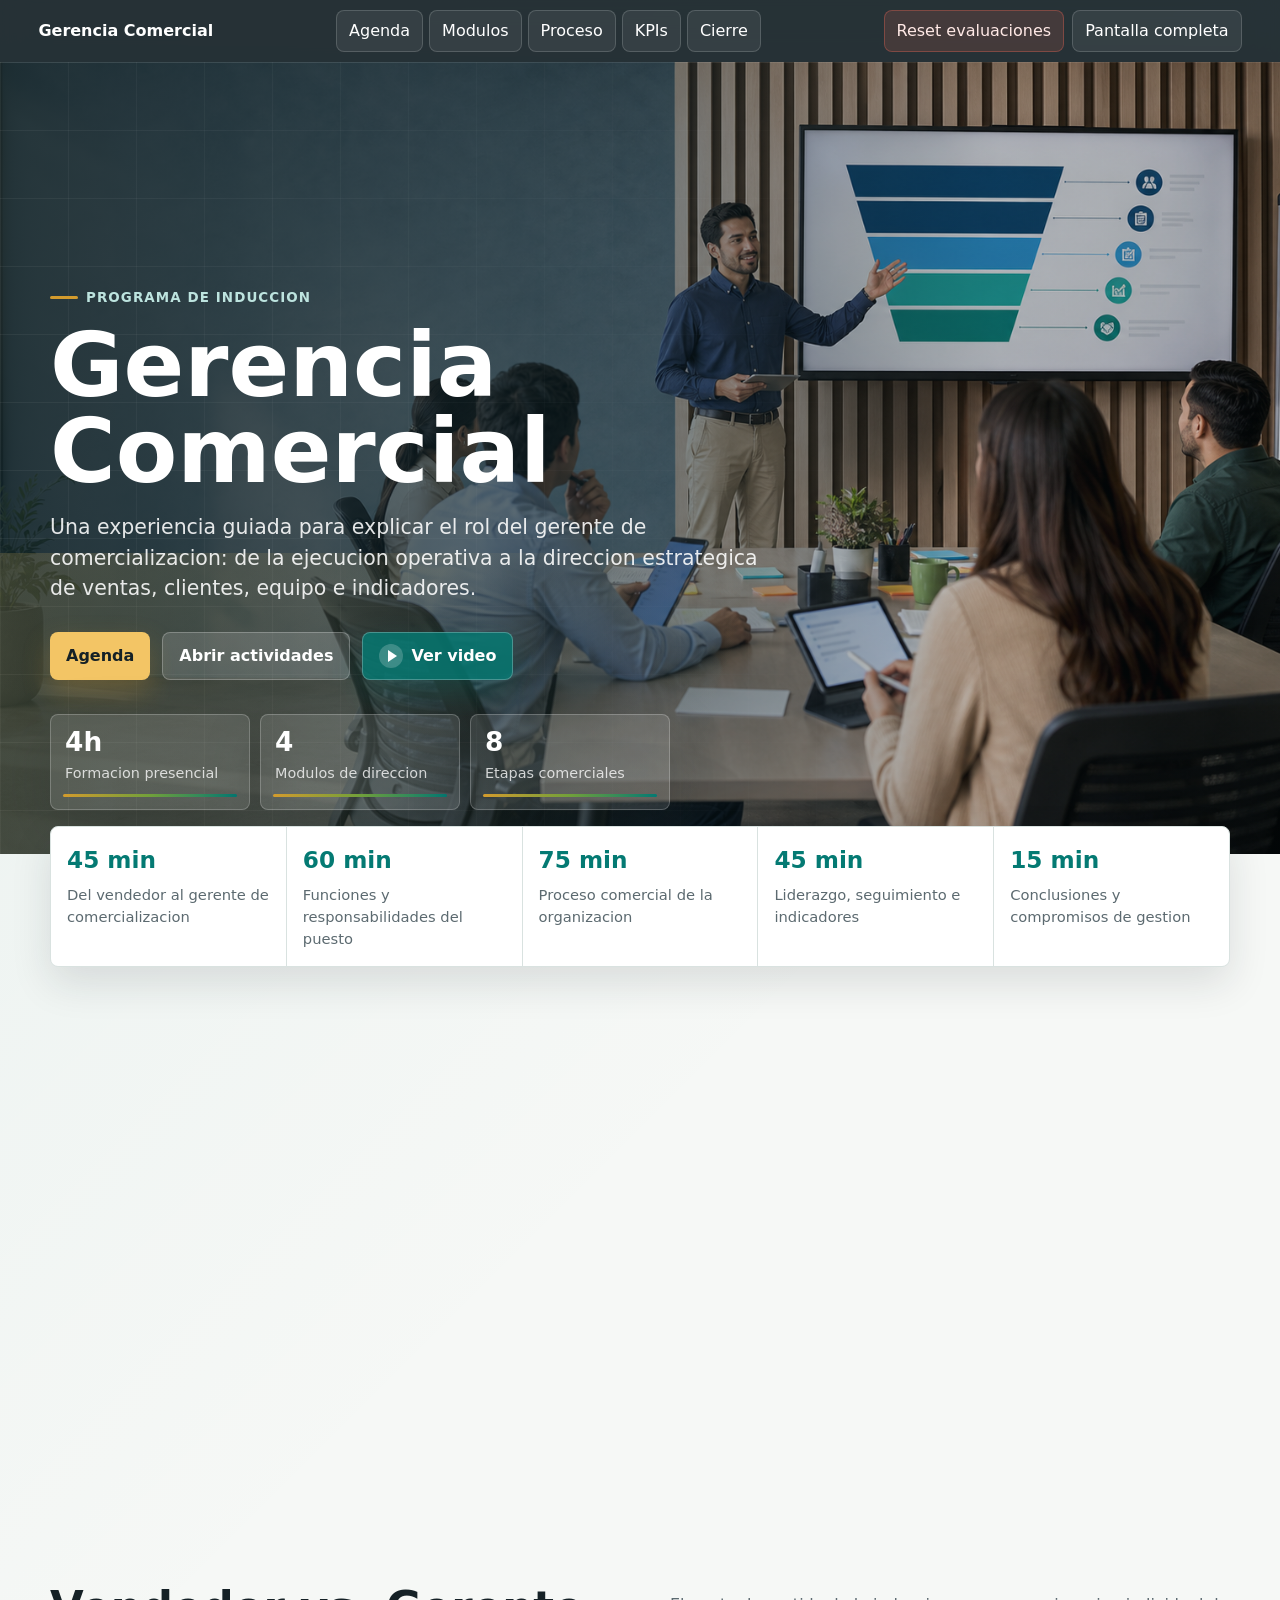
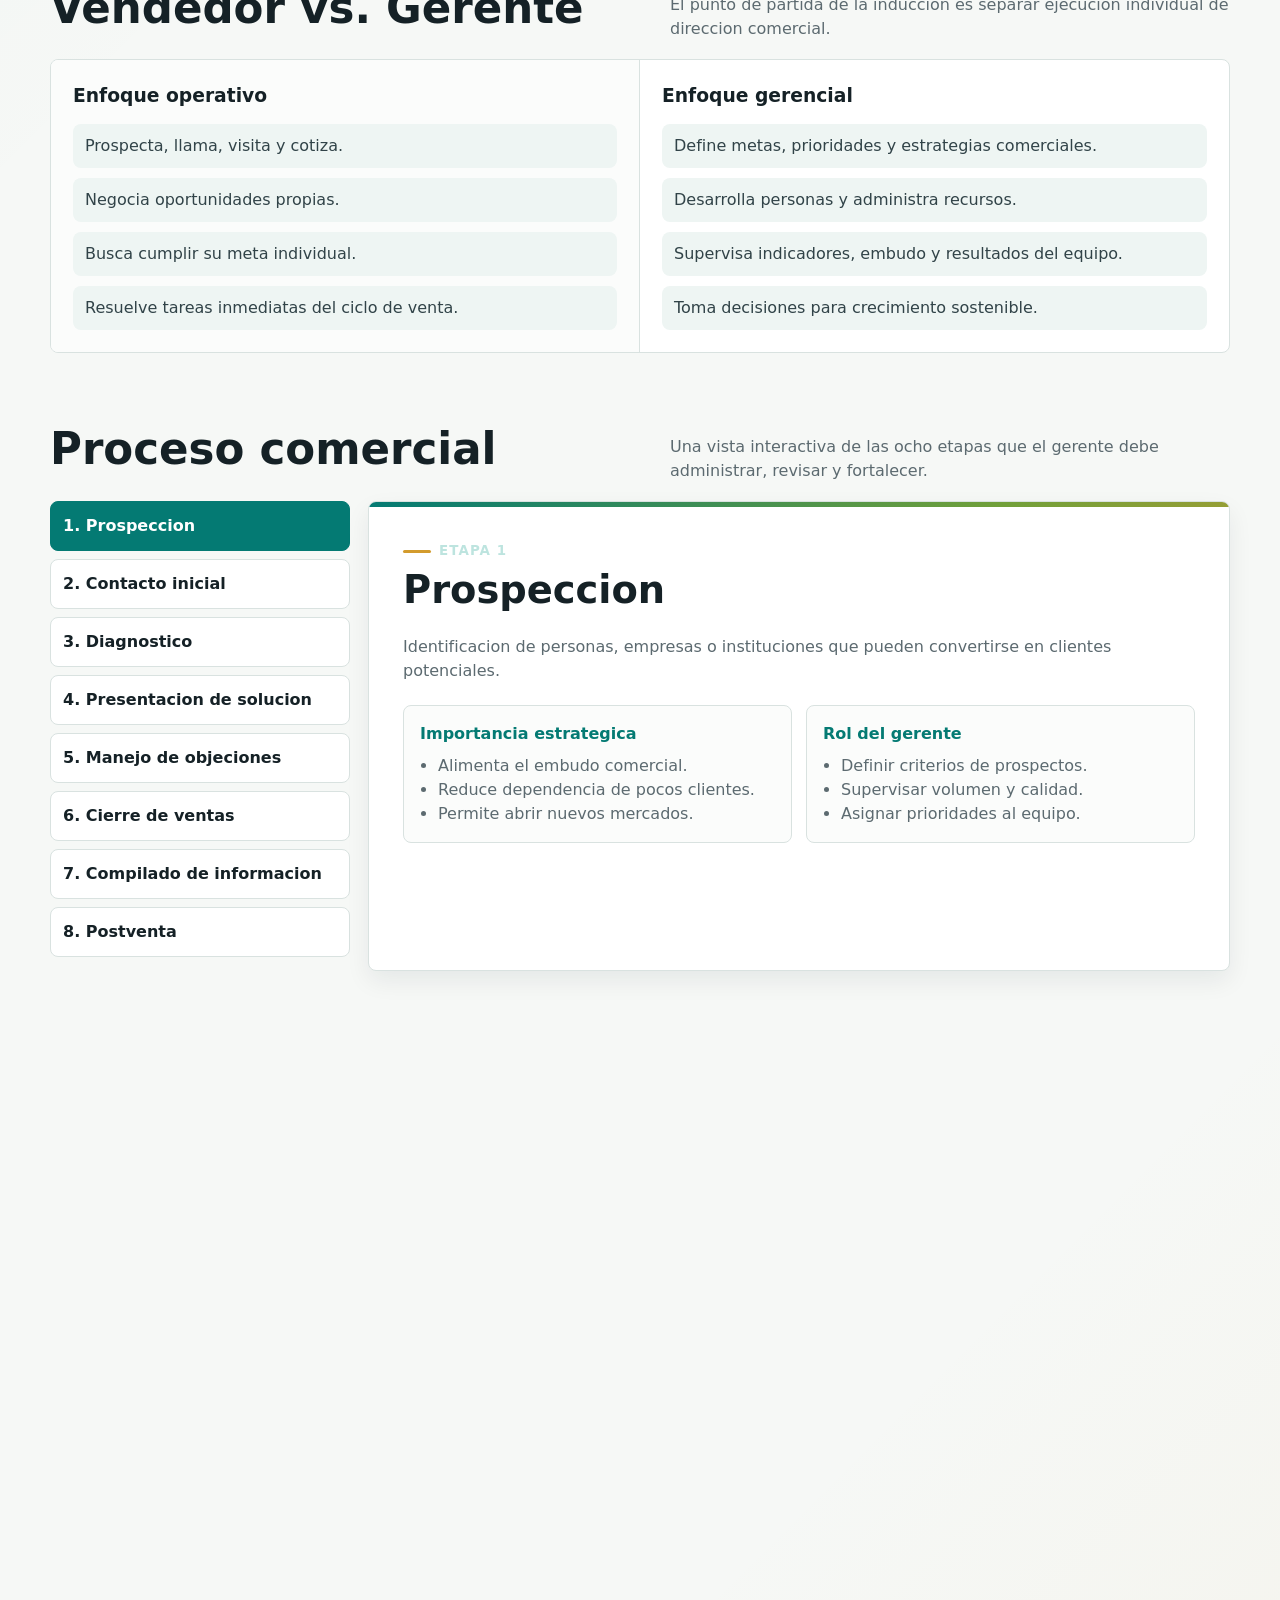
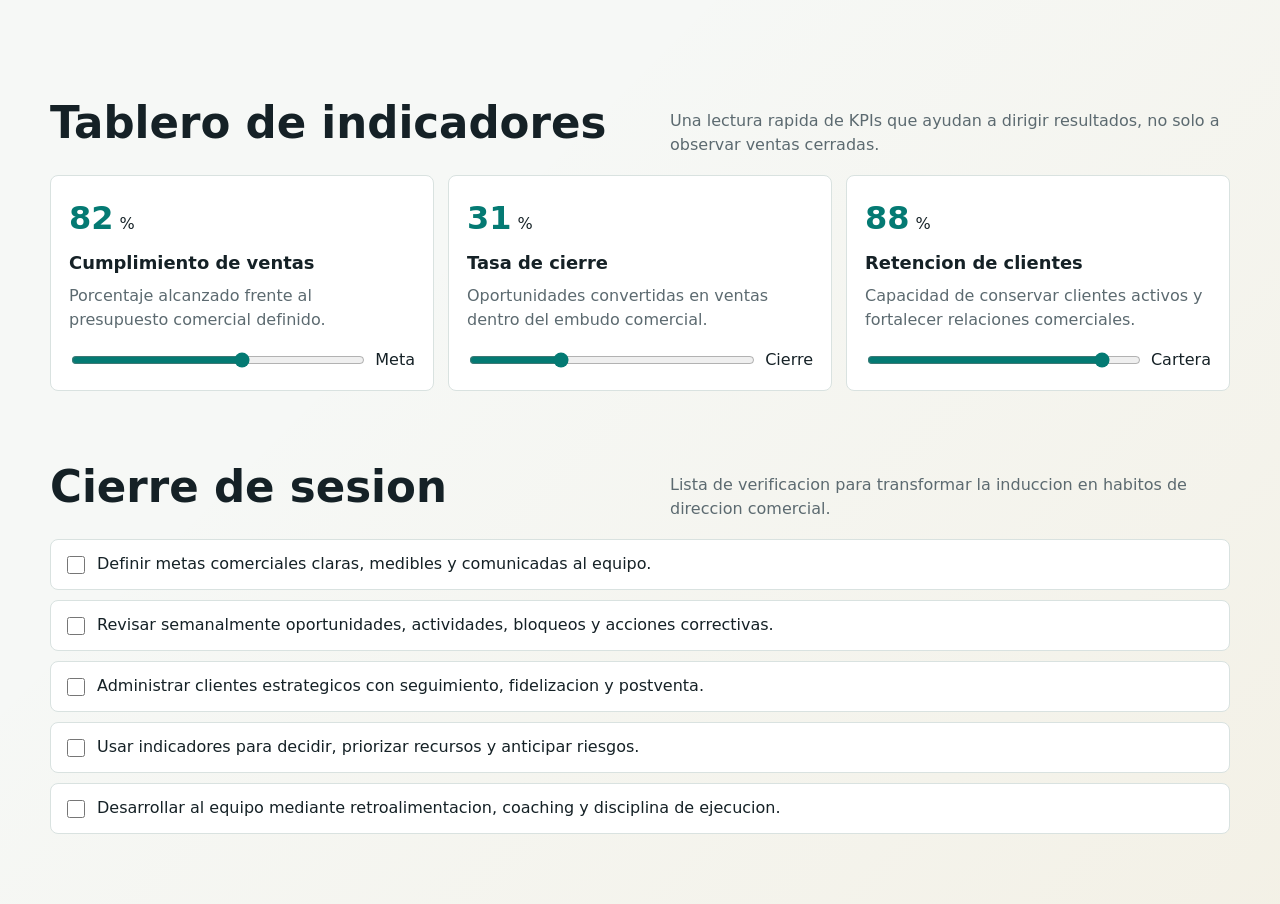
==== index.html @ 517b4404 "Publish induction static site" ====
<!doctype html>
<html lang="es">
<head>
  <meta charset="utf-8">
  <meta name="viewport" content="width=device-width, initial-scale=1">
  <title>Induccion a Gerencia Comercial</title>
  <style>
    :root {
      --ink: #152126;
      --muted: #5c6a70;
      --line: #d9e2e0;
      --paper: #f6f8f6;
      --white: #ffffff;
      --teal: #047a73;
      --green: #71a03a;
      --gold: #d39b2d;
      --coral: #cc5d4f;
      --navy: #203d52;
      --shadow: 0 16px 40px rgba(21, 33, 38, .12);
      --radius: 8px;
    }

    * { box-sizing: border-box; }

    html {
      scroll-behavior: smooth;
    }

    body {
      margin: 0;
      font-family: Inter, "Segoe UI", system-ui, -apple-system, sans-serif;
      color: var(--ink);
      background:
        linear-gradient(135deg, rgba(4, 122, 115, .06), transparent 34%),
        linear-gradient(315deg, rgba(211, 155, 45, .08), transparent 28%),
        var(--paper);
      line-height: 1.5;
      overflow-x: hidden;
    }

    body.modal-open {
      overflow: hidden;
      height: 100vh;
      width: 100%;
      position: fixed;
    }

    button, input {
      font: inherit;
    }

    button {
      cursor: pointer;
    }

    .topbar {
      position: sticky;
      top: 0;
      z-index: 20;
      display: grid;
      grid-template-columns: auto 1fr auto;
      align-items: center;
      gap: 16px;
      padding: 10px clamp(16px, 3vw, 40px);
      color: var(--white);
      background: rgba(21, 33, 38, .92);
      backdrop-filter: blur(14px);
      box-shadow: 0 1px 0 rgba(255,255,255,.08);
    }

    .brand {
      font-weight: 800;
      letter-spacing: 0;
      white-space: nowrap;
    }

    .nav {
      display: flex;
      justify-content: center;
      gap: 6px;
      min-width: 0;
      overflow-x: auto;
    }

    .topbar-controls {
      display: flex;
      gap: 8px;
      align-items: center;
      justify-content: flex-end;
      min-width: 0;
    }

    .nav a,
    .nav button,
    .control-btn {
      min-height: 38px;
      border: 1px solid rgba(255,255,255,.16);
      border-radius: 8px;
      color: var(--white);
      background: rgba(255,255,255,.07);
      text-decoration: none;
      padding: 8px 12px;
      white-space: nowrap;
    }

    .control-btn.reset {
      color: #ffe9e6;
      border-color: rgba(204, 93, 79, .42);
      background: rgba(204, 93, 79, .18);
    }

    .nav a:hover,
    .nav button:hover,
    .control-btn:hover {
      background: rgba(255,255,255,.16);
    }

    .control-btn.reset:hover {
      background: rgba(204, 93, 79, .3);
    }

    .hero {
      min-height: 88vh;
      display: grid;
      align-items: end;
      position: relative;
      isolation: isolate;
      color: var(--white);
      background-image:
        linear-gradient(90deg, rgba(13, 32, 38, .9), rgba(13, 32, 38, .62) 43%, rgba(13, 32, 38, .18) 78%),
        url("assets/induccion-comercial-hero.png");
      background-size: cover;
      background-position: center;
      overflow: hidden;
    }

    .hero::before {
      content: "";
      position: absolute;
      inset: 0;
      z-index: -1;
      background-image:
        linear-gradient(rgba(255,255,255,.09) 1px, transparent 1px),
        linear-gradient(90deg, rgba(255,255,255,.08) 1px, transparent 1px);
      background-size: 68px 68px;
      mask-image: linear-gradient(90deg, rgba(0,0,0,.6), transparent 74%);
      animation: gridDrift 18s linear infinite;
    }

    .hero::after {
      content: "";
      position: absolute;
      inset: auto -20% 0;
      height: 38%;
      z-index: -1;
      background: linear-gradient(90deg, transparent, rgba(243, 197, 101, .2), transparent);
      transform: translateX(-45%) skewX(-14deg);
      animation: lightSweep 8s ease-in-out infinite;
    }

    .hero-inner {
      width: min(1180px, calc(100% - 32px));
      margin: 0 auto;
      padding: 88px 0 44px;
      animation: heroRise .9s ease-out both;
    }

    .eyebrow {
      display: inline-flex;
      align-items: center;
      gap: 8px;
      font-size: .84rem;
      font-weight: 800;
      text-transform: uppercase;
      letter-spacing: .08em;
      color: #bde4df;
    }

    .eyebrow::before {
      content: "";
      width: 28px;
      height: 3px;
      background: var(--gold);
      border-radius: 999px;
    }

    h1 {
      max-width: 780px;
      margin: 14px 0 18px;
      font-size: clamp(2.4rem, 7vw, 5.9rem);
      line-height: .96;
      letter-spacing: 0;
    }

    .hero-copy {
      max-width: 720px;
      margin: 0 0 28px;
      color: rgba(255,255,255,.88);
      font-size: clamp(1.05rem, 2vw, 1.28rem);
    }

    .hero-actions {
      display: flex;
      flex-wrap: wrap;
      gap: 12px;
    }

    .primary,
    .secondary,
    .video-trigger {
      min-height: 46px;
      border: 0;
      border-radius: 8px;
      padding: 11px 16px;
      font-weight: 800;
      text-decoration: none;
      display: inline-flex;
      align-items: center;
      gap: 8px;
    }

    .primary {
      color: var(--ink);
      background: #f3c565;
      box-shadow: 0 12px 28px rgba(211, 155, 45, .28);
    }

    .secondary {
      color: var(--white);
      background: rgba(255,255,255,.14);
      border: 1px solid rgba(255,255,255,.24);
    }

    .video-trigger {
      color: var(--white);
      background: rgba(4, 122, 115, .82);
      border: 1px solid rgba(255,255,255,.25);
      box-shadow: 0 14px 34px rgba(4, 122, 115, .25);
    }

    .play-dot {
      width: 24px;
      height: 24px;
      display: inline-grid;
      place-items: center;
      flex: 0 0 auto;
      border-radius: 999px;
      background: rgba(255,255,255,.2);
    }

    .play-dot::before {
      content: "";
      width: 0;
      height: 0;
      margin-left: 2px;
      border-top: 6px solid transparent;
      border-bottom: 6px solid transparent;
      border-left: 9px solid currentColor;
    }

    .primary:hover,
    .secondary:hover,
    .video-trigger:hover {
      transform: translateY(-2px);
    }

    .hero-dashboard {
      display: grid;
      grid-template-columns: repeat(3, minmax(140px, 1fr));
      gap: 10px;
      width: min(620px, 100%);
      margin-top: 34px;
    }

    .hero-metric {
      position: relative;
      overflow: hidden;
      min-height: 96px;
      padding: 14px;
      border: 1px solid rgba(255,255,255,.22);
      border-radius: var(--radius);
      background: rgba(255,255,255,.11);
      backdrop-filter: blur(12px);
      box-shadow: 0 20px 60px rgba(0,0,0,.18);
      animation: metricFloat 5.5s ease-in-out infinite;
    }

    .hero-metric:nth-child(2) {
      animation-delay: .35s;
    }

    .hero-metric:nth-child(3) {
      animation-delay: .7s;
    }

    .hero-metric::after {
      content: "";
      position: absolute;
      inset: auto 12px 12px;
      height: 3px;
      border-radius: 999px;
      background: linear-gradient(90deg, var(--gold), var(--green), var(--teal));
      transform-origin: left;
      animation: metricBar 3.8s ease-in-out infinite;
    }

    .hero-metric strong {
      display: block;
      font-size: 1.65rem;
      line-height: 1;
    }

    .hero-metric > span {
      display: block;
      margin-top: 8px;
      color: rgba(255,255,255,.78);
      font-size: .9rem;
    }

    .session-strip {
      display: grid;
      grid-template-columns: repeat(5, minmax(140px, 1fr));
      gap: 1px;
      width: min(1180px, calc(100% - 32px));
      margin: -28px auto 0;
      position: relative;
      z-index: 5;
      background: var(--line);
      border: 1px solid var(--line);
      border-radius: var(--radius);
      overflow: hidden;
      box-shadow: var(--shadow);
    }

    .session-strip::before {
      content: "";
      position: absolute;
      inset: 0;
      pointer-events: none;
      background: linear-gradient(90deg, transparent, rgba(255,255,255,.65), transparent);
      transform: translateX(-100%);
      animation: cardSheen 6s ease-in-out infinite;
    }

    .time-block {
      background: var(--white);
      padding: 16px;
      min-height: 112px;
      transition: transform .28s ease, background .28s ease;
    }

    .time-block:hover {
      transform: translateY(-4px);
      background: #fbfffd;
    }

    .time-block strong {
      display: block;
      font-size: 1.45rem;
      color: var(--teal);
    }

    .time-block span {
      display: block;
      color: var(--muted);
      font-size: .92rem;
      margin-top: 6px;
    }

    main {
      padding-bottom: 70px;
    }

    section {
      width: min(1180px, calc(100% - 32px));
      margin: 64px auto 0;
    }

    .reveal {
      opacity: 0;
      transform: translateY(24px);
      transition: opacity .7s ease, transform .7s ease;
      transition-delay: var(--delay, 0ms);
    }

    .reveal.is-visible {
      opacity: 1;
      transform: translateY(0);
    }

    .section-head {
      display: flex;
      align-items: end;
      justify-content: space-between;
      gap: 24px;
      margin-bottom: 18px;
    }

    .section-head h2 {
      margin: 0;
      font-size: clamp(1.7rem, 3.4vw, 3rem);
      letter-spacing: 0;
    }

    .section-head p {
      max-width: 560px;
      margin: 0;
      color: var(--muted);
    }

    .module-grid {
      display: grid;
      grid-template-columns: repeat(4, minmax(0, 1fr));
      gap: 14px;
    }

    .module-card {
      border: 1px solid var(--line);
      border-radius: var(--radius);
      background: var(--white);
      padding: 18px;
      min-height: 310px;
      display: flex;
      flex-direction: column;
      justify-content: space-between;
      box-shadow: 0 10px 24px rgba(21, 33, 38, .07);
      position: relative;
      overflow: hidden;
      transition: transform .28s ease, box-shadow .28s ease, border-color .28s ease;
    }

    .module-card::after {
      content: "";
      position: absolute;
      inset: 0;
      pointer-events: none;
      background: linear-gradient(135deg, rgba(255,255,255,.7), transparent 38%);
      opacity: 0;
      transition: opacity .28s ease;
    }

    .module-card:hover {
      transform: translateY(-7px);
      border-color: rgba(4, 122, 115, .45);
      box-shadow: 0 22px 42px rgba(21, 33, 38, .13);
    }

    .module-card:hover::after {
      opacity: 1;
    }

    .module-card.active {
      border-color: var(--teal);
      outline: 3px solid rgba(4, 122, 115, .16);
    }

    .module-num {
      width: 42px;
      height: 42px;
      display: grid;
      place-items: center;
      border-radius: 8px;
      color: var(--white);
      background: var(--navy);
      font-weight: 900;
    }

    .module-card:nth-child(2) .module-num { background: var(--teal); }
    .module-card:nth-child(3) .module-num { background: var(--green); }
    .module-card:nth-child(4) .module-num { background: var(--coral); }

    .module-card h3 {
      margin: 18px 0 8px;
      font-size: 1.25rem;
      line-height: 1.2;
    }

    .module-card p {
      color: var(--muted);
      margin: 0;
    }

    .module-status {
      display: inline-flex;
      width: fit-content;
      margin-top: 14px;
      padding: 6px 10px;
      border-radius: 999px;
      color: var(--ink);
      background: var(--gold);
      font-size: .82rem;
      font-weight: 950;
      box-shadow: 0 10px 20px rgba(21,33,38,.1);
      animation: rise .54s ease both;
    }

    .module-status.failed {
      color: var(--white);
      background: #b44a3f;
    }

    .module-card .module-link {
      width: 100%;
      min-height: 42px;
      margin-top: 18px;
      border: 1px solid var(--line);
      border-radius: 8px;
      background: #eef5f3;
      color: var(--teal);
      font-weight: 800;
      display: inline-flex;
      align-items: center;
      justify-content: center;
      text-decoration: none;
    }

    .panel {
      border: 1px solid var(--line);
      border-radius: var(--radius);
      background: var(--white);
      padding: 20px;
      box-shadow: 0 10px 24px rgba(21, 33, 38, .06);
    }

    .panel h3 {
      margin: 0 0 10px;
      font-size: 1.25rem;
    }

    .panel ul {
      margin: 0;
      padding-left: 20px;
      color: var(--muted);
    }

    .compare {
      display: grid;
      grid-template-columns: 1fr 1fr;
      border: 1px solid var(--line);
      border-radius: var(--radius);
      overflow: hidden;
      background: var(--white);
    }

    .compare-column {
      padding: 22px;
    }

    .compare-column:first-child {
      border-right: 1px solid var(--line);
      background: #fbfcfb;
    }

    .compare-column h3 {
      margin: 0 0 14px;
    }

    .pill-list {
      display: grid;
      gap: 10px;
      margin: 0;
      padding: 0;
      list-style: none;
    }

    .pill-list li {
      padding: 10px 12px;
      border-radius: 8px;
      background: #eef5f3;
      color: #314348;
    }

    .process-wrap {
      display: grid;
      grid-template-columns: 300px 1fr;
      gap: 18px;
      align-items: start;
    }

    .stage-list {
      display: grid;
      gap: 8px;
    }

    .stage-btn {
      width: 100%;
      text-align: left;
      border: 1px solid var(--line);
      border-radius: 8px;
      background: var(--white);
      padding: 12px;
      color: var(--ink);
      font-weight: 800;
    }

    .stage-btn.active {
      background: var(--teal);
      border-color: var(--teal);
      color: var(--white);
    }

    .stage-detail {
      min-height: 470px;
      background: var(--white);
      border: 1px solid var(--line);
      border-radius: var(--radius);
      padding: clamp(20px, 3vw, 34px);
      box-shadow: 0 10px 24px rgba(21, 33, 38, .07);
      position: relative;
      overflow: hidden;
    }

    .stage-detail::before {
      content: "";
      position: absolute;
      left: 0;
      top: 0;
      width: 100%;
      height: 5px;
      background: linear-gradient(90deg, var(--teal), var(--green), var(--gold), var(--coral));
      background-size: 220% 100%;
      animation: flowLine 4.5s linear infinite;
    }

    .stage-detail h3 {
      margin: 0 0 10px;
      font-size: clamp(1.6rem, 3vw, 2.5rem);
    }

    .stage-detail p {
      color: var(--muted);
      max-width: 760px;
    }

    .stage-meta {
      display: grid;
      grid-template-columns: 1fr 1fr;
      gap: 14px;
      margin-top: 22px;
    }

    .mini-card {
      border: 1px solid var(--line);
      border-radius: var(--radius);
      padding: 16px;
      background: #fbfcfb;
    }

    .mini-card strong {
      display: block;
      color: var(--teal);
      margin-bottom: 8px;
    }

    .mini-card ul {
      margin: 0;
      padding-left: 18px;
      color: var(--muted);
    }

    .activity-grid,
    .kpi-grid {
      display: grid;
      grid-template-columns: repeat(3, minmax(0, 1fr));
      gap: 14px;
    }

    .activity,
    .kpi {
      border: 1px solid var(--line);
      border-radius: var(--radius);
      background: var(--white);
      padding: 18px;
      min-height: 190px;
      position: relative;
      overflow: hidden;
      transition: transform .28s ease, box-shadow .28s ease, border-color .28s ease;
    }

    .activity:hover,
    .kpi:hover {
      transform: translateY(-6px);
      border-color: rgba(4, 122, 115, .36);
      box-shadow: 0 20px 40px rgba(21, 33, 38, .11);
    }

    .activity::before,
    .kpi::before {
      content: "";
      position: absolute;
      inset: 0 auto 0 0;
      width: 4px;
      background: linear-gradient(180deg, var(--teal), var(--gold));
      transform: scaleY(0);
      transform-origin: top;
      transition: transform .28s ease;
    }

    .activity:hover::before,
    .kpi:hover::before {
      transform: scaleY(1);
    }

    .activity h3,
    .kpi h3 {
      margin: 0 0 8px;
      font-size: 1.12rem;
    }

    .activity p,
    .kpi p {
      margin: 0;
      color: var(--muted);
    }

    .activity footer,
    .kpi footer {
      margin-top: 18px;
      display: flex;
      gap: 8px;
      flex-wrap: wrap;
    }

    .tag {
      display: inline-flex;
      align-items: center;
      min-height: 28px;
      padding: 4px 9px;
      border-radius: 999px;
      color: var(--ink);
      background: #f4dfad;
      font-size: .84rem;
      font-weight: 800;
    }

    .kpi-value {
      display: flex;
      align-items: baseline;
      gap: 6px;
      margin-bottom: 8px;
    }

    .kpi-value output {
      font-size: 2rem;
      font-weight: 900;
      color: var(--teal);
    }

    .slider-row {
      display: grid;
      grid-template-columns: 1fr auto;
      gap: 12px;
      align-items: center;
      margin-top: 16px;
    }

    input[type="range"] {
      width: 100%;
      accent-color: var(--teal);
    }

    .checklist {
      display: grid;
      gap: 10px;
      padding: 0;
      margin: 0;
      list-style: none;
    }

    .checklist label {
      display: grid;
      grid-template-columns: 24px 1fr;
      gap: 10px;
      align-items: start;
      border: 1px solid var(--line);
      border-radius: 8px;
      background: var(--white);
      padding: 12px;
    }

    .checklist input {
      margin-top: 4px;
      width: 18px;
      height: 18px;
      accent-color: var(--teal);
    }

    .icon-btn {
      width: 38px;
      height: 38px;
      border: 1px solid var(--line);
      border-radius: 8px;
      background: #eef5f3;
      color: var(--teal);
      font-weight: 900;
    }

    .progress {
      height: 10px;
      border-radius: 999px;
      background: #dce7e4;
      margin-top: 12px;
      overflow: hidden;
    }

    .progress span {
      display: block;
      height: 100%;
      width: 0%;
      background: linear-gradient(90deg, var(--teal), var(--green), var(--gold));
    }

    .presenting .topbar {
      transform: translateY(-100%);
      transition: transform .25s ease;
    }

    .presenting section {
      margin-top: 44px;
    }

    .toast {
      position: fixed;
      left: 50%;
      bottom: 26px;
      transform: translateX(-50%) translateY(30px);
      opacity: 0;
      pointer-events: none;
      padding: 12px 16px;
      border-radius: 8px;
      color: var(--white);
      background: rgba(21,33,38,.94);
      transition: .22s ease;
      z-index: 40;
      max-width: calc(100vw - 32px);
    }

    .toast.show {
      opacity: 1;
      transform: translateX(-50%) translateY(0);
    }

    .video-modal {
      position: fixed;
      inset: 0;
      z-index: 60;
      display: grid;
      place-items: center;
      padding: 24px;
      background: rgba(9, 21, 25, .76);
      backdrop-filter: blur(12px);
      opacity: 0;
      pointer-events: none;
      transition: opacity .25s ease;
    }

    .video-modal.open {
      opacity: 1;
      pointer-events: auto;
    }

    .video-dialog {
      width: min(980px, 100%);
      border: 1px solid rgba(255,255,255,.18);
      border-radius: var(--radius);
      overflow: hidden;
      background: #0b171b;
      box-shadow: 0 30px 90px rgba(0,0,0,.35);
      transform: translateY(18px) scale(.98);
      transition: transform .25s ease;
    }

    .video-modal.open .video-dialog {
      transform: translateY(0) scale(1);
    }

    .video-header {
      display: flex;
      align-items: center;
      justify-content: space-between;
      gap: 16px;
      padding: 12px 14px;
      color: var(--white);
      background: #152126;
      border-bottom: 1px solid rgba(255,255,255,.12);
    }

    .video-header strong {
      font-size: 1rem;
    }

    .video-close {
      width: 38px;
      height: 38px;
      border: 1px solid rgba(255,255,255,.18);
      border-radius: 8px;
      color: var(--white);
      background: rgba(255,255,255,.08);
      font-size: 1.2rem;
      line-height: 1;
    }

    .video-dialog video {
      display: block;
      width: 100%;
      max-height: min(72vh, 620px);
      background: #000;
    }

    .agenda-modal {
      position: fixed;
      inset: 0;
      z-index: 58;
      display: grid;
      place-items: center;
      padding: clamp(10px, 2vw, 24px);
      background:
        radial-gradient(circle at 20% 18%, rgba(243, 197, 101, .18), transparent 28%),
        radial-gradient(circle at 82% 22%, rgba(4, 122, 115, .24), transparent 30%),
        rgba(9, 21, 25, .78);
      backdrop-filter: blur(14px);
      opacity: 0;
      pointer-events: none;
      transition: opacity .25s ease;
      overflow: hidden;
    }

    .agenda-modal.open {
      opacity: 1;
      pointer-events: auto;
    }

    .agenda-dialog {
      width: min(1160px, calc(100vw - 28px));
      height: min(92dvh, 820px);
      overflow: hidden;
      border: 1px solid rgba(255,255,255,.2);
      border-radius: var(--radius);
      color: var(--white);
      background: rgba(18, 34, 39, .96);
      box-shadow: 0 30px 90px rgba(0,0,0,.38);
      transform: translateY(22px) scale(.98);
      transition: transform .28s ease;
      display: flex;
      flex-direction: column;
    }

    .agenda-modal.open .agenda-dialog {
      transform: translateY(0) scale(1);
    }

    .agenda-header {
      position: relative;
      overflow: hidden;
      display: grid;
      grid-template-columns: 1fr auto;
      gap: 18px;
      padding: clamp(18px, 3vw, 30px);
      background:
        linear-gradient(135deg, rgba(4, 122, 115, .9), rgba(32, 61, 82, .92)),
        linear-gradient(90deg, transparent, rgba(255,255,255,.2), transparent);
      flex: 0 0 auto;
    }

    .agenda-header::after {
      content: "";
      position: absolute;
      inset: auto -10% 0;
      height: 4px;
      background: linear-gradient(90deg, var(--gold), var(--green), var(--teal), var(--coral));
      background-size: 220% 100%;
      animation: flowLine 4.2s linear infinite;
    }

    .agenda-header h2 {
      margin: 8px 0 8px;
      font-size: clamp(1.7rem, 4vw, 3rem);
      line-height: 1;
    }

    .agenda-header p {
      max-width: 760px;
      margin: 0;
      color: rgba(255,255,255,.82);
    }

    .agenda-close {
      width: 42px;
      height: 42px;
      border: 1px solid rgba(255,255,255,.24);
      border-radius: 8px;
      color: var(--white);
      background: rgba(255,255,255,.1);
      font-size: 1.25rem;
      line-height: 1;
    }

    .agenda-body {
      flex: 1 1 auto;
      min-height: 0;
      overflow: auto;
      padding: clamp(18px, 3vw, 28px);
      overscroll-behavior: contain;
      scrollbar-gutter: stable;
    }

    .agenda-summary {
      display: grid;
      grid-template-columns: repeat(3, 1fr);
      gap: 12px;
      margin-bottom: 18px;
    }

    .agenda-summary div,
    .agenda-module {
      border: 1px solid rgba(255,255,255,.12);
      border-radius: var(--radius);
      background: rgba(255,255,255,.07);
      backdrop-filter: blur(8px);
    }

    .agenda-summary div {
      padding: 14px;
    }

    .agenda-summary strong {
      display: block;
      font-size: 1.35rem;
      color: #f3c565;
    }

    .agenda-summary span {
      color: rgba(255,255,255,.74);
      font-size: .92rem;
    }

    .agenda-modules {
      display: grid;
      gap: 12px;
    }

    .agenda-module {
      display: grid;
      grid-template-columns: 104px 1fr;
      gap: 16px;
      padding: 16px;
      position: relative;
      overflow: hidden;
      opacity: 0;
      transform: translateY(14px);
      transform-origin: center;
      transition: transform .24s ease, box-shadow .24s ease, border-color .24s ease, background .24s ease;
    }

    .agenda-modal.open .agenda-module {
      animation: agendaItemIn .48s ease forwards;
      animation-delay: var(--agenda-delay, 0ms);
    }

    .agenda-module::before {
      content: "";
      position: absolute;
      inset: 0 auto 0 0;
      width: 5px;
      background: linear-gradient(180deg, var(--gold), var(--teal));
    }

    .agenda-time {
      display: grid;
      place-items: center;
      align-self: start;
      min-height: 76px;
      border-radius: 8px;
      color: #102026;
      background: #f3c565;
      font-weight: 900;
      text-align: center;
      line-height: 1.1;
    }

    .agenda-time span {
      display: block;
      font-size: .82rem;
      font-weight: 800;
    }

    .agenda-module h3 {
      margin: 0 0 8px;
      font-size: 1.16rem;
    }

    .agenda-module p {
      margin: 0 0 10px;
      color: rgba(255,255,255,.76);
    }

    .agenda-module ul {
      margin: 0;
      padding-left: 18px;
      color: rgba(255,255,255,.74);
    }

    @media (hover: hover) and (pointer: fine) {
      .agenda-module:hover {
        z-index: 4;
        border-color: rgba(243, 197, 101, .46);
        background: rgba(255,255,255,.11);
        box-shadow: 0 24px 56px rgba(0,0,0,.26);
        transform: translateY(-3px) scale(1.035);
      }

      .agenda-module:hover .agenda-time {
        box-shadow: 0 12px 26px rgba(243, 197, 101, .22);
      }
    }

    @keyframes agendaItemIn {
      to {
        opacity: 1;
        transform: translateY(0);
      }
    }

    @keyframes heroRise {
      from {
        opacity: 0;
        transform: translateY(26px);
      }
      to {
        opacity: 1;
        transform: translateY(0);
      }
    }

    @keyframes gridDrift {
      from {
        background-position: 0 0;
      }
      to {
        background-position: 136px 68px;
      }
    }

    @keyframes lightSweep {
      0%, 48% {
        transform: translateX(-55%) skewX(-14deg);
        opacity: 0;
      }
      62% {
        opacity: 1;
      }
      100% {
        transform: translateX(55%) skewX(-14deg);
        opacity: 0;
      }
    }

    @keyframes metricFloat {
      0%, 100% {
        transform: translateY(0);
      }
      50% {
        transform: translateY(-8px);
      }
    }

    @keyframes metricBar {
      0%, 100% {
        transform: scaleX(.36);
      }
      50% {
        transform: scaleX(1);
      }
    }

    @keyframes cardSheen {
      0%, 45% {
        transform: translateX(-100%);
      }
      70%, 100% {
        transform: translateX(100%);
      }
    }

    @keyframes flowLine {
      from {
        background-position: 0 0;
      }
      to {
        background-position: 220% 0;
      }
    }

    @media (prefers-reduced-motion: reduce) {
      *,
      *::before,
      *::after {
        animation-duration: .01ms !important;
        animation-iteration-count: 1 !important;
        scroll-behavior: auto !important;
        transition-duration: .01ms !important;
      }

      .reveal {
        opacity: 1;
        transform: none;
      }
    }

    @media (max-width: 980px) {
      .topbar {
        grid-template-columns: 1fr auto;
      }

      .brand {
        grid-column: 1;
      }

      .nav {
        grid-column: 1 / -1;
        justify-content: start;
        order: 3;
      }

      .session-strip,
      .module-grid,
      .activity-grid,
      .kpi-grid,
      .hero-dashboard,
      .compare,
      .process-wrap,
      .stage-meta {
        grid-template-columns: 1fr;
      }

      .compare-column:first-child {
        border-right: 0;
        border-bottom: 1px solid var(--line);
      }
    }

    @media (max-width: 620px) {
      .hero {
        min-height: 82vh;
        background-position: 62% center;
      }

      .hero-actions {
        display: grid;
      }

      .primary,
      .secondary,
      .video-trigger {
        justify-content: center;
      }

      .section-head {
        display: block;
      }

      .section-head p {
        margin-top: 8px;
      }

      .agenda-modal {
        padding: 8px;
        place-items: stretch;
      }

      .agenda-dialog {
        width: 100%;
        height: calc(100dvh - 16px);
      }

      .agenda-header {
        gap: 10px;
        padding: 18px 16px;
      }

      .agenda-header h2 {
        max-width: 250px;
        margin: 7px 0;
        font-size: 1.72rem;
        line-height: 1.02;
      }

      .agenda-header p {
        max-width: 250px;
        font-size: .9rem;
        line-height: 1.35;
      }

      .agenda-close {
        width: 40px;
        height: 40px;
      }

      .agenda-body {
        padding: 14px;
      }

      .agenda-summary {
        grid-template-columns: 1fr;
        gap: 8px;
        margin-bottom: 10px;
      }

      .agenda-summary div {
        padding: 11px 12px;
      }

      .agenda-summary strong {
        font-size: 1.1rem;
      }

      .agenda-module {
        grid-template-columns: 1fr;
        gap: 10px;
        padding: 14px 14px 14px 16px;
      }

      .agenda-time {
        width: 76px;
        min-height: 50px;
      }

      .agenda-module h3 {
        font-size: 1.05rem;
        line-height: 1.24;
      }

      .agenda-module p,
      .agenda-module li {
        font-size: .94rem;
      }

      .time-block {
        min-height: auto;
      }

    }

    @media print {
      .topbar,
      .hero-actions,
      .module-card .module-link,
      .stage-list,
      .toast {
        display: none;
      }

      .hero {
        min-height: 360px;
      }

      section {
        break-inside: avoid;
      }
    }
  </style>
</head>
<body>
  <header class="topbar">
    <div class="brand">Gerencia Comercial</div>
    <nav class="nav" aria-label="Navegacion principal">
      <button id="openAgendaNav" type="button">Agenda</button>
      <a href="#modulos">Modulos</a>
      <a href="#proceso">Proceso</a>
      <a href="#indicadores">KPIs</a>
      <a href="#cierre">Cierre</a>
    </nav>
    <div class="topbar-controls">
      <button class="control-btn reset" id="resetEvaluations" type="button">Reset evaluaciones</button>
      <button class="control-btn" id="presentMode" type="button">Pantalla completa</button>
    </div>
  </header>

  <div class="hero">
    <div class="hero-inner">
      <div class="eyebrow">Programa de induccion</div>
      <h1>Gerencia Comercial</h1>
      <p class="hero-copy">Una experiencia guiada para explicar el rol del gerente de comercializacion: de la ejecucion operativa a la direccion estrategica de ventas, clientes, equipo e indicadores.</p>
      <div class="hero-actions">
        <button class="primary" id="openAgendaModal" type="button">Agenda</button>
        <a class="secondary" href="#actividades">Abrir actividades</a>
        <button class="video-trigger" id="openProgramVideo" type="button"><span class="play-dot" aria-hidden="true"></span>Ver video</button>
      </div>
      <div class="hero-dashboard" aria-label="Resumen visual del programa">
        <div class="hero-metric">
          <strong><span data-count="4">0</span>h</strong>
          <span>Formacion presencial</span>
        </div>
        <div class="hero-metric">
          <strong><span data-count="4">0</span></strong>
          <span>Modulos de direccion</span>
        </div>
        <div class="hero-metric">
          <strong><span data-count="8">0</span></strong>
          <span>Etapas comerciales</span>
        </div>
      </div>
    </div>
  </div>

  <main>
    <section class="session-strip" id="agenda" aria-label="Agenda de cuatro horas">
      <article class="time-block">
        <strong>45 min</strong>
        <span>Del vendedor al gerente de comercializacion</span>
      </article>
      <article class="time-block">
        <strong>60 min</strong>
        <span>Funciones y responsabilidades del puesto</span>
      </article>
      <article class="time-block">
        <strong>75 min</strong>
        <span>Proceso comercial de la organizacion</span>
      </article>
      <article class="time-block">
        <strong>45 min</strong>
        <span>Liderazgo, seguimiento e indicadores</span>
      </article>
      <article class="time-block">
        <strong>15 min</strong>
        <span>Conclusiones y compromisos de gestion</span>
      </article>
    </section>

    <section id="modulos">
      <div class="section-head">
        <h2>Ruta de aprendizaje</h2>
        <p>La sesion avanza desde el cambio de mentalidad hasta la administracion del desempeno comercial con datos, seguimiento y liderazgo.</p>
      </div>

      <div class="module-grid">
        <article class="module-card active" data-module="0">
          <div>
            <div class="module-num">I</div>
            <h3>Gerencia</h3>
            <p>Diferencia entre vender individualmente y dirigir resultados por medio de personas, procesos y estrategia.</p>
            <span class="module-status" data-exam-status hidden></span>
          </div>
          <a class="module-link" href="modulo-1-gerencia.html">Abrir modulo</a>
        </article>
        <article class="module-card" data-module="1">
          <div>
            <div class="module-num">II</div>
            <h3>Funciones del Gerente de Comercializacion</h3>
            <p>Plan comercial, gestion de ventas, desarrollo de negocios, clientes estrategicos y mercado institucional.</p>
            <span class="module-status" data-exam-status="modulo2" hidden></span>
          </div>
          <a class="module-link" href="modulo-2-funciones.html">Abrir modulo</a>
        </article>
        <article class="module-card" data-module="2">
          <div>
            <div class="module-num">III</div>
            <h3>Proceso Comercial</h3>
            <p>Ocho etapas para convertir oportunidades en relaciones comerciales sostenibles y bien coordinadas.</p>
          </div>
          <a class="module-link" href="modulo-3-proceso-comercial.html">Abrir modulo</a>
        </article>
        <article class="module-card" data-module="3">
          <div>
            <div class="module-num">IV</div>
            <h3>Liderazgo Comercial</h3>
            <p>Seguimiento, coaching, embudo, reuniones comerciales y toma de decisiones basada en informacion.</p>
          </div>
          <a class="module-link" href="modulo-4-liderazgo-comercial.html">Abrir modulo</a>
        </article>
      </div>

    </section>

    <section>
      <div class="section-head">
        <h2>Vendedor vs. Gerente</h2>
        <p>El punto de partida de la induccion es separar ejecucion individual de direccion comercial.</p>
      </div>
      <div class="compare">
        <article class="compare-column">
          <h3>Enfoque operativo</h3>
          <ul class="pill-list">
            <li>Prospecta, llama, visita y cotiza.</li>
            <li>Negocia oportunidades propias.</li>
            <li>Busca cumplir su meta individual.</li>
            <li>Resuelve tareas inmediatas del ciclo de venta.</li>
          </ul>
        </article>
        <article class="compare-column">
          <h3>Enfoque gerencial</h3>
          <ul class="pill-list">
            <li>Define metas, prioridades y estrategias comerciales.</li>
            <li>Desarrolla personas y administra recursos.</li>
            <li>Supervisa indicadores, embudo y resultados del equipo.</li>
            <li>Toma decisiones para crecimiento sostenible.</li>
          </ul>
        </article>
      </div>
    </section>

    <section id="proceso">
      <div class="section-head">
        <h2>Proceso comercial</h2>
        <p>Una vista interactiva de las ocho etapas que el gerente debe administrar, revisar y fortalecer.</p>
      </div>
      <div class="process-wrap">
        <div class="stage-list" id="stageList" aria-label="Etapas del proceso comercial"></div>
        <article class="stage-detail" aria-live="polite">
          <div class="eyebrow" id="stageEyebrow">Etapa I</div>
          <h3 id="stageTitle">Prospeccion</h3>
          <p id="stageConcept">Identificacion de personas, empresas o instituciones que pueden convertirse en clientes potenciales.</p>
          <div class="stage-meta">
            <div class="mini-card">
              <strong>Importancia estrategica</strong>
              <ul id="stageImportance"></ul>
            </div>
            <div class="mini-card">
              <strong>Rol del gerente</strong>
              <ul id="stageRole"></ul>
            </div>
          </div>
        </article>
      </div>
    </section>

    <section id="actividades">
      <div class="section-head">
        <h2>Momentos de interaccion</h2>
        <p>Preguntas y ejercicios cortos para activar criterio gerencial durante la capacitacion.</p>
      </div>
      <div class="activity-grid">
        <article class="activity">
          <h3>Mapa de delegacion</h3>
          <p>Clasificar actividades actuales entre operativo, tactico y estrategico. El grupo decide que debe delegarse, supervisarse o asumirse.</p>
          <footer><span class="tag">Modulo I</span><span class="tag">10 min</span></footer>
        </article>
        <article class="activity">
          <h3>Cliente estrategico</h3>
          <p>Elegir una cuenta clave y definir acciones para fidelizacion, crecimiento, seguimiento postventa y recuperacion de riesgos.</p>
          <footer><span class="tag">Modulo II</span><span class="tag">12 min</span></footer>
        </article>
        <article class="activity">
          <h3>Embudo en riesgo</h3>
          <p>Revisar un embudo con pocas propuestas y muchas oportunidades estancadas. Identificar el cuello de botella y la accion correctiva.</p>
          <footer><span class="tag">Modulo III</span><span class="tag">15 min</span></footer>
        </article>
        <article class="activity">
          <h3>Objecion recurrente</h3>
          <p>Tomar una objecion frecuente de precio, plazo o calidad y construir un argumento de valor para el equipo comercial.</p>
          <footer><span class="tag">Negociacion</span><span class="tag">8 min</span></footer>
        </article>
        <article class="activity">
          <h3>Reunion semanal</h3>
          <p>Simular una revision de metas, oportunidades, actividades ejecutadas, problemas identificados y acciones correctivas.</p>
          <footer><span class="tag">Modulo IV</span><span class="tag">10 min</span></footer>
        </article>
        <article class="activity">
          <h3>Compromiso gerencial</h3>
          <p>Cerrar con tres compromisos: una conducta a iniciar, una practica a dejar y un indicador a revisar cada semana.</p>
          <footer><span class="tag">Cierre</span><span class="tag">7 min</span></footer>
        </article>
      </div>
    </section>

    <section id="indicadores">
      <div class="section-head">
        <h2>Tablero de indicadores</h2>
        <p>Una lectura rapida de KPIs que ayudan a dirigir resultados, no solo a observar ventas cerradas.</p>
      </div>
      <div class="kpi-grid">
        <article class="kpi">
          <div class="kpi-value"><output id="salesOutput">82</output><span>%</span></div>
          <h3>Cumplimiento de ventas</h3>
          <p>Porcentaje alcanzado frente al presupuesto comercial definido.</p>
          <div class="slider-row"><input id="salesSlider" type="range" min="0" max="140" value="82"><span>Meta</span></div>
        </article>
        <article class="kpi">
          <div class="kpi-value"><output id="closeOutput">31</output><span>%</span></div>
          <h3>Tasa de cierre</h3>
          <p>Oportunidades convertidas en ventas dentro del embudo comercial.</p>
          <div class="slider-row"><input id="closeSlider" type="range" min="0" max="100" value="31"><span>Cierre</span></div>
        </article>
        <article class="kpi">
          <div class="kpi-value"><output id="retentionOutput">88</output><span>%</span></div>
          <h3>Retencion de clientes</h3>
          <p>Capacidad de conservar clientes activos y fortalecer relaciones comerciales.</p>
          <div class="slider-row"><input id="retentionSlider" type="range" min="0" max="100" value="88"><span>Cartera</span></div>
        </article>
      </div>
    </section>

    <section id="cierre">
      <div class="section-head">
        <h2>Cierre de sesion</h2>
        <p>Lista de verificacion para transformar la induccion en habitos de direccion comercial.</p>
      </div>
      <ul class="checklist">
        <li><label><input type="checkbox"> <span>Definir metas comerciales claras, medibles y comunicadas al equipo.</span></label></li>
        <li><label><input type="checkbox"> <span>Revisar semanalmente oportunidades, actividades, bloqueos y acciones correctivas.</span></label></li>
        <li><label><input type="checkbox"> <span>Administrar clientes estrategicos con seguimiento, fidelizacion y postventa.</span></label></li>
        <li><label><input type="checkbox"> <span>Usar indicadores para decidir, priorizar recursos y anticipar riesgos.</span></label></li>
        <li><label><input type="checkbox"> <span>Desarrollar al equipo mediante retroalimentacion, coaching y disciplina de ejecucion.</span></label></li>
      </ul>
    </section>
  </main>

  <div class="toast" id="toast" role="status" aria-live="polite"></div>

  <div class="agenda-modal" id="agendaModal" aria-hidden="true">
    <div class="agenda-dialog" role="dialog" aria-modal="true" aria-labelledby="agendaModalTitle">
      <div class="agenda-header">
        <div>
          <div class="eyebrow">Programa de induccion</div>
          <h2 id="agendaModalTitle">Agenda de Gerencia Comercial</h2>
          <p>Ruta de 4 horas para revisar modulos, tiempos y temas clave.</p>
        </div>
        <button class="agenda-close" id="closeAgendaModal" type="button" aria-label="Cerrar agenda">×</button>
      </div>
      <div class="agenda-body">
        <div class="agenda-summary">
          <div><strong>4 horas</strong><span>Duracion total</span></div>
          <div><strong>4 modulos</strong><span>Ruta de formacion</span></div>
          <div><strong>15 min</strong><span>Cierre y conclusiones</span></div>
        </div>
        <div class="agenda-modules">
          <article class="agenda-module" style="--agenda-delay: 40ms">
            <div class="agenda-time">45<span>min</span></div>
            <div>
              <h3>Modulo I: Gerencia</h3>
              <p>Pasar de vender individualmente a dirigir resultados del equipo.</p>
              <ul>
                <li>Evolucion profesional: de ejecutor a estratega.</li>
                <li>Diferencia entre funciones operativas y estrategicas.</li>
                <li>Pensamiento estrategico, liderazgo de resultados y cinco pilares de la gerencia comercial.</li>
              </ul>
            </div>
          </article>
          <article class="agenda-module" style="--agenda-delay: 110ms">
            <div class="agenda-time">60<span>min</span></div>
            <div>
              <h3>Modulo II: Funciones del Gerente de Comercializacion</h3>
              <p>Clarificar responsabilidades estrategicas, tacticas y de supervision.</p>
              <ul>
                <li>Planificacion y direccion comercial.</li>
                <li>Gestion de ventas, embudo e indicadores.</li>
                <li>Desarrollo de negocios, clientes estrategicos, licitaciones y coordinacion interna.</li>
              </ul>
            </div>
          </article>
          <article class="agenda-module" style="--agenda-delay: 180ms">
            <div class="agenda-time">75<span>min</span></div>
            <div>
              <h3>Modulo III: Proceso Comercial</h3>
              <p>Entender las etapas que convierten oportunidades en relaciones comerciales.</p>
              <ul>
                <li>Prospeccion, contacto inicial y diagnostico.</li>
                <li>Presentacion de solucion, manejo de objeciones y cierre.</li>
                <li>Compilado de informacion, coordinacion interna y postventa.</li>
              </ul>
            </div>
          </article>
          <article class="agenda-module" style="--agenda-delay: 250ms">
            <div class="agenda-time">45<span>min</span></div>
            <div>
              <h3>Modulo IV: Liderazgo Comercial</h3>
              <p>Gestionar equipo, seguimiento, indicadores y decisiones con datos.</p>
              <ul>
                <li>Liderazgo comercial y administracion del desempeno.</li>
                <li>Indicadores clave: ventas, clientes, embudo y productividad.</li>
                <li>Reuniones de seguimiento, coaching comercial y decisiones basadas en datos.</li>
              </ul>
            </div>
          </article>
        </div>
      </div>
    </div>
  </div>

  <div class="video-modal" id="programVideoModal" aria-hidden="true">
    <div class="video-dialog" role="dialog" aria-modal="true" aria-labelledby="programVideoTitle">
      <div class="video-header">
        <strong id="programVideoTitle">00 - Programa</strong>
        <button class="video-close" id="closeProgramVideo" type="button" aria-label="Cerrar video">×</button>
      </div>
      <video id="programVideo" controls preload="metadata">
        <source src="assets/00-programa.mp4" type="video/mp4">
      </video>
    </div>
  </div>

  <script>
    const stages = [
      {
        name: "Prospeccion",
        concept: "Identificacion de personas, empresas o instituciones que pueden convertirse en clientes potenciales.",
        importance: ["Alimenta el embudo comercial.", "Reduce dependencia de pocos clientes.", "Permite abrir nuevos mercados."],
        role: ["Definir criterios de prospectos.", "Supervisar volumen y calidad.", "Asignar prioridades al equipo."]
      },
      {
        name: "Contacto inicial",
        concept: "Primer acercamiento formal con el prospecto para despertar interes y abrir conversacion comercial.",
        importance: ["Construye la primera percepcion.", "Filtra oportunidades reales.", "Abre espacio para diagnostico."],
        role: ["Estandarizar mensajes.", "Revisar calidad de contactos.", "Acompanhar cuentas de alto valor."]
      },
      {
        name: "Diagnostico",
        concept: "Comprension de necesidades, expectativas, problemas y criterios de decision del cliente.",
        importance: ["Incrementa efectividad de propuestas.", "Reduce objeciones futuras.", "Fortalece confianza del cliente."],
        role: ["Capacitar en venta consultiva.", "Validar oportunidades estrategicas.", "Asegurar documentacion adecuada."]
      },
      {
        name: "Presentacion de solucion",
        concept: "Demostracion de como los productos o servicios resuelven necesidades y generan beneficios concretos.",
        importance: ["Eleva la percepcion de valor.", "Diferencia a la organizacion.", "Facilita avance a negociacion."],
        role: ["Aprobar propuestas estrategicas.", "Supervisar condiciones comerciales.", "Participar en negocios de alto impacto."]
      },
      {
        name: "Manejo de objeciones",
        concept: "Gestion de inquietudes sobre precio, calidad, tiempos, condiciones o experiencias previas.",
        importance: ["Incrementa conversion.", "Reduce incertidumbre.", "Convierte dudas en informacion util."],
        role: ["Identificar objeciones recurrentes.", "Disenar argumentos de apoyo.", "Fortalecer negociacion del equipo."]
      },
      {
        name: "Cierre de ventas",
        concept: "Formalizacion del acuerdo comercial y confirmacion de condiciones, cantidades, especificaciones y plazos.",
        importance: ["Convierte oportunidades en ingresos.", "Formaliza compromisos.", "Activa la relacion contractual."],
        role: ["Supervisar negociaciones clave.", "Aprobar condiciones especiales.", "Monitorear tasas de conversion."]
      },
      {
        name: "Compilado de informacion",
        concept: "Transferencia completa y precisa de informacion comercial hacia las areas que ejecutan el pedido.",
        importance: ["Reduce errores operativos.", "Evita reprocesos.", "Mejora coordinacion interna."],
        role: ["Garantizar cumplimiento de procedimientos.", "Coordinar comunicacion entre areas.", "Promover mejora continua."]
      },
      {
        name: "Postventa",
        concept: "Actividades posteriores a la entrega para asegurar satisfaccion, resolver reclamos y desarrollar la relacion.",
        importance: ["Genera recompra.", "Obtiene referencias.", "Fortalece reputacion empresarial."],
        role: ["Supervisar satisfaccion.", "Analizar reclamos y garantias.", "Desarrollar fidelizacion y recompra."]
      }
    ];

    const toast = document.getElementById("toast");

    function showToast(message) {
      toast.textContent = message;
      toast.classList.add("show");
      window.clearTimeout(showToast.timeoutId);
      showToast.timeoutId = window.setTimeout(() => toast.classList.remove("show"), 1800);
    }

    const stageList = document.getElementById("stageList");
    const stageEyebrow = document.getElementById("stageEyebrow");
    const stageTitle = document.getElementById("stageTitle");
    const stageConcept = document.getElementById("stageConcept");
    const stageImportance = document.getElementById("stageImportance");
    const stageRole = document.getElementById("stageRole");

    function renderStage(index) {
      const stage = stages[index];
      document.querySelectorAll(".stage-btn").forEach((btn) => btn.classList.remove("active"));
      document.querySelector(`[data-stage="${index}"]`).classList.add("active");
      stageEyebrow.textContent = `Etapa ${index + 1}`;
      stageTitle.textContent = stage.name;
      stageConcept.textContent = stage.concept;
      stageImportance.innerHTML = stage.importance.map((item) => `<li>${item}</li>`).join("");
      stageRole.innerHTML = stage.role.map((item) => `<li>${item}</li>`).join("");
    }

    stages.forEach((stage, index) => {
      const btn = document.createElement("button");
      btn.className = "stage-btn";
      btn.type = "button";
      btn.dataset.stage = index;
      btn.textContent = `${index + 1}. ${stage.name}`;
      btn.addEventListener("click", () => renderStage(index));
      stageList.appendChild(btn);
    });
    renderStage(0);

    const sliders = [
      ["salesSlider", "salesOutput"],
      ["closeSlider", "closeOutput"],
      ["retentionSlider", "retentionOutput"]
    ];

    sliders.forEach(([sliderId, outputId]) => {
      const slider = document.getElementById(sliderId);
      const output = document.getElementById(outputId);
      slider.addEventListener("input", () => {
        output.value = slider.value;
      });
    });

    const motionAllowed = !window.matchMedia("(prefers-reduced-motion: reduce)").matches;
    const revealTargets = document.querySelectorAll(
      "section, .time-block, .module-card, .panel, .compare-column, .stage-detail, .activity, .kpi, .checklist label"
    );

    revealTargets.forEach((target, index) => {
      target.classList.add("reveal");
      target.style.setProperty("--delay", `${Math.min(index % 6, 5) * 55}ms`);
    });

    if (motionAllowed && "IntersectionObserver" in window) {
      const revealObserver = new IntersectionObserver((entries) => {
        entries.forEach((entry) => {
          if (entry.isIntersecting) {
            entry.target.classList.add("is-visible");
            revealObserver.unobserve(entry.target);
          }
        });
      }, { threshold: .14 });

      revealTargets.forEach((target) => revealObserver.observe(target));
    } else {
      revealTargets.forEach((target) => target.classList.add("is-visible"));
    }

    document.querySelectorAll("[data-count]").forEach((counter) => {
      const target = Number(counter.dataset.count);
      const duration = motionAllowed ? 900 : 0;
      const startedAt = performance.now();

      function tick(now) {
        const progress = duration === 0 ? 1 : Math.min((now - startedAt) / duration, 1);
        const eased = 1 - Math.pow(1 - progress, 3);
        counter.textContent = Math.round(target * eased);
        if (progress < 1) {
          requestAnimationFrame(tick);
        }
      }

      requestAnimationFrame(tick);
    });

    const moduleOneExam = (() => {
      try {
        return JSON.parse(localStorage.getItem("induccion.modulo1.exam.v2") || "null");
      } catch (error) {
        return null;
      }
    })();

    const moduleOneStatus = document.querySelector("[data-exam-status]");
    if (moduleOneStatus && moduleOneExam?.status) {
      const approved = moduleOneExam.status === "approved";
      moduleOneStatus.hidden = false;
      moduleOneStatus.classList.toggle("failed", !approved);
      moduleOneStatus.textContent = `${approved ? "Aprobado" : "Reprobado"} · ${moduleOneExam.score}/${moduleOneExam.total}`;
    }

    const examStatusKeys = {
      modulo1: "induccion.modulo1.exam.v2",
      modulo2: "induccion.modulo2.exam.v1"
    };

    document.querySelectorAll("[data-exam-status]").forEach((statusBadge, index) => {
      const statusId = statusBadge.dataset.examStatus || `modulo${index + 1}`;
      const storageKey = examStatusKeys[statusId];
      if (!storageKey) return;

      let examResult = null;
      try {
        examResult = JSON.parse(localStorage.getItem(storageKey) || "null");
      } catch (error) {
        examResult = null;
      }

      if (!examResult?.status) return;
      const approved = examResult.status === "approved";
      statusBadge.hidden = false;
      statusBadge.classList.toggle("failed", !approved);
      statusBadge.textContent = `${approved ? "Aprobado" : "Reprobado"} · ${examResult.score}/${examResult.total}`;
    });

    document.getElementById("resetEvaluations").addEventListener("click", () => {
      const shouldReset = window.confirm("¿Resetear todas las evaluaciones guardadas?");
      if (!shouldReset) return;

      Object.values(examStatusKeys).forEach((storageKey) => localStorage.removeItem(storageKey));
      document.querySelectorAll("[data-exam-status]").forEach((statusBadge) => {
        statusBadge.hidden = true;
        statusBadge.textContent = "";
        statusBadge.classList.remove("failed");
      });
      showToast("Evaluaciones reseteadas");
    });

    document.getElementById("presentMode").addEventListener("click", async () => {
      document.body.classList.toggle("presenting");
      if (!document.fullscreenElement && document.body.classList.contains("presenting")) {
        try {
          await document.documentElement.requestFullscreen();
        } catch (error) {
          showToast("Modo presentacion activado");
        }
      } else if (document.fullscreenElement && !document.body.classList.contains("presenting")) {
        await document.exitFullscreen();
      }
    });

    const agendaModal = document.getElementById("agendaModal");
    const openAgendaModal = document.getElementById("openAgendaModal");
    const openAgendaNav = document.getElementById("openAgendaNav");
    const closeAgendaModal = document.getElementById("closeAgendaModal");
    let lockedScrollY = 0;

    function lockPageScroll() {
      lockedScrollY = window.scrollY;
      document.body.style.top = `-${lockedScrollY}px`;
      document.body.classList.add("modal-open");
    }

    function unlockPageScroll() {
      document.body.classList.remove("modal-open");
      document.body.style.top = "";
      window.scrollTo(0, lockedScrollY);
    }

    function showAgendaModal() {
      agendaModal.classList.add("open");
      lockPageScroll();
      agendaModal.setAttribute("aria-hidden", "false");
      closeAgendaModal.focus();
    }

    function hideAgendaModal() {
      agendaModal.classList.remove("open");
      agendaModal.setAttribute("aria-hidden", "true");
      if (!programVideoModal.classList.contains("open")) {
        unlockPageScroll();
      }
      openAgendaModal.focus();
    }

    openAgendaModal.addEventListener("click", showAgendaModal);
    openAgendaNav.addEventListener("click", showAgendaModal);
    closeAgendaModal.addEventListener("click", hideAgendaModal);

    agendaModal.addEventListener("click", (event) => {
      if (event.target === agendaModal) {
        hideAgendaModal();
      }
    });

    const programVideoModal = document.getElementById("programVideoModal");
    const programVideo = document.getElementById("programVideo");
    const openProgramVideo = document.getElementById("openProgramVideo");
    const closeProgramVideo = document.getElementById("closeProgramVideo");

    function openVideoModal() {
      programVideoModal.classList.add("open");
      lockPageScroll();
      programVideoModal.setAttribute("aria-hidden", "false");
      closeProgramVideo.focus();
    }

    function closeVideoModal() {
      programVideo.pause();
      programVideoModal.classList.remove("open");
      programVideoModal.setAttribute("aria-hidden", "true");
      if (!agendaModal.classList.contains("open")) {
        unlockPageScroll();
      }
      openProgramVideo.focus();
    }

    openProgramVideo.addEventListener("click", openVideoModal);
    closeProgramVideo.addEventListener("click", closeVideoModal);

    programVideoModal.addEventListener("click", (event) => {
      if (event.target === programVideoModal) {
        closeVideoModal();
      }
    });

    document.addEventListener("keydown", (event) => {
      if (event.key === "Escape" && agendaModal.classList.contains("open")) {
        hideAgendaModal();
      }

      if (event.key === "Escape" && programVideoModal.classList.contains("open")) {
        closeVideoModal();
      }
    });

    document.querySelectorAll(".checklist input").forEach((box) => {
      box.addEventListener("change", () => {
        const completed = document.querySelectorAll(".checklist input:checked").length;
        showToast(`${completed} compromisos marcados`);
      });
    });

  </script>
</body>
</html>
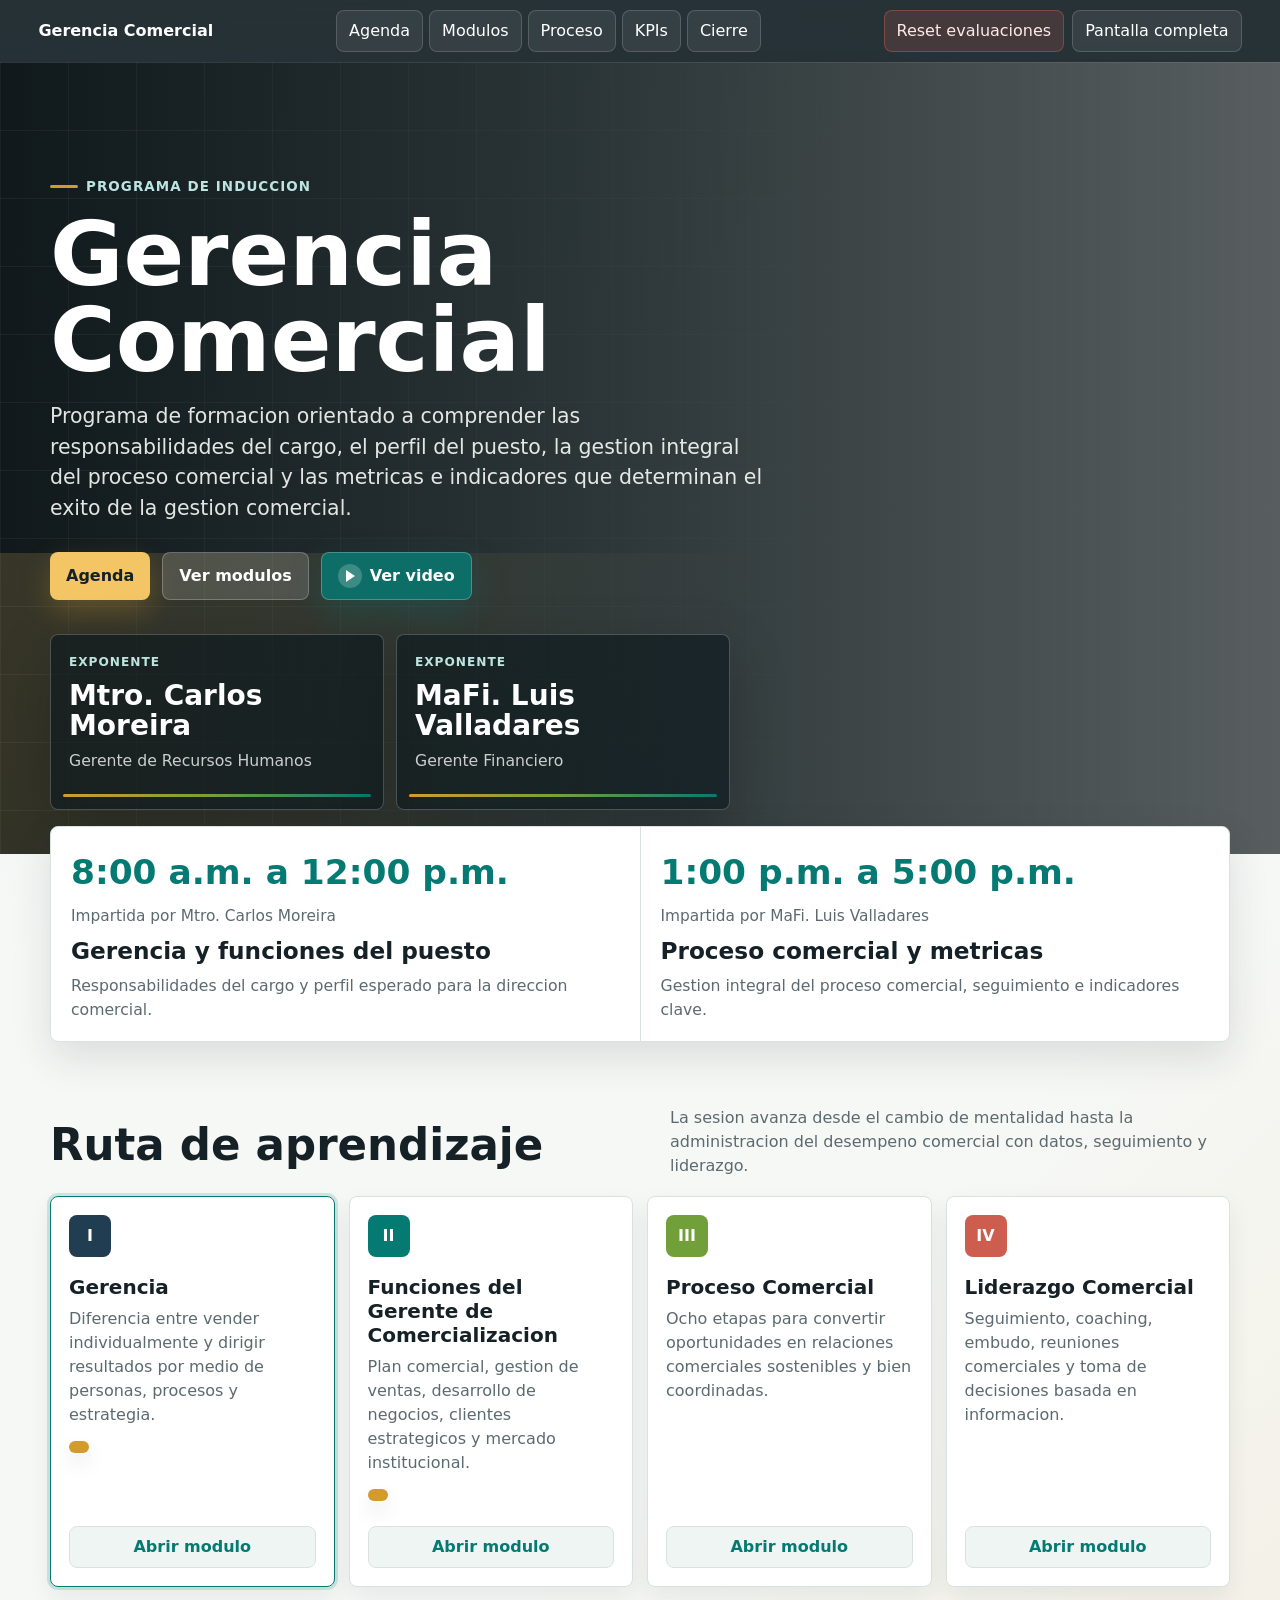
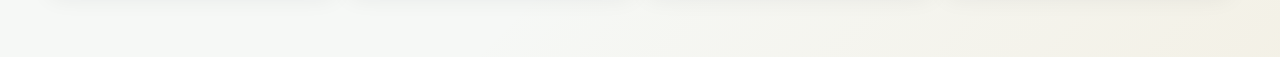
==== commit 9028ba0e: "Update induction homepage agenda" ====
--- a/index.html
+++ b/index.html
@@ -127,8 +127,9 @@
       isolation: isolate;
       color: var(--white);
       background-image:
-        linear-gradient(90deg, rgba(13, 32, 38, .9), rgba(13, 32, 38, .62) 43%, rgba(13, 32, 38, .18) 78%),
-        url("assets/induccion-comercial-hero.png");
+        linear-gradient(90deg, rgba(7, 16, 19, .94), rgba(9, 22, 25, .78) 45%, rgba(8, 19, 22, .48) 100%),
+        linear-gradient(0deg, rgba(0, 0, 0, .34), rgba(0, 0, 0, .34)),
+        url("assets/gerencia-comercial-home.jpeg");
       background-size: cover;
       background-position: center;
       overflow: hidden;
@@ -266,34 +267,30 @@
 
     .hero-dashboard {
       display: grid;
-      grid-template-columns: repeat(3, minmax(140px, 1fr));
-      gap: 10px;
-      width: min(620px, 100%);
+      grid-template-columns: repeat(2, minmax(220px, 1fr));
+      gap: 12px;
+      width: min(680px, 100%);
       margin-top: 34px;
     }
 
-    .hero-metric {
+    .speaker-card {
       position: relative;
       overflow: hidden;
-      min-height: 96px;
-      padding: 14px;
+      min-height: 104px;
+      padding: 18px;
       border: 1px solid rgba(255,255,255,.22);
       border-radius: var(--radius);
-      background: rgba(255,255,255,.11);
+      background: rgba(10, 24, 28, .62);
       backdrop-filter: blur(12px);
       box-shadow: 0 20px 60px rgba(0,0,0,.18);
       animation: metricFloat 5.5s ease-in-out infinite;
     }
 
-    .hero-metric:nth-child(2) {
+    .speaker-card:nth-child(2) {
       animation-delay: .35s;
     }
 
-    .hero-metric:nth-child(3) {
-      animation-delay: .7s;
-    }
-
-    .hero-metric::after {
+    .speaker-card::after {
       content: "";
       position: absolute;
       inset: auto 12px 12px;
@@ -304,22 +301,31 @@
       animation: metricBar 3.8s ease-in-out infinite;
     }
 
-    .hero-metric strong {
+    .speaker-card span {
       display: block;
-      font-size: 1.65rem;
-      line-height: 1;
-    }
-
-    .hero-metric > span {
+      color: #bde4df;
+      font-size: .76rem;
+      font-weight: 800;
+      letter-spacing: .08em;
+      text-transform: uppercase;
+    }
+
+    .speaker-card strong {
       display: block;
-      margin-top: 8px;
+      margin-top: 10px;
+      font-size: clamp(1.2rem, 2.2vw, 1.75rem);
+      line-height: 1.08;
+    }
+
+    .speaker-card p {
+      margin: 8px 0 18px;
       color: rgba(255,255,255,.78);
-      font-size: .9rem;
+      font-size: .98rem;
     }
 
     .session-strip {
       display: grid;
-      grid-template-columns: repeat(5, minmax(140px, 1fr));
+      grid-template-columns: repeat(2, minmax(260px, 1fr));
       gap: 1px;
       width: min(1180px, calc(100% - 32px));
       margin: -28px auto 0;
@@ -344,8 +350,8 @@
 
     .time-block {
       background: var(--white);
-      padding: 16px;
-      min-height: 112px;
+      padding: 20px;
+      min-height: 148px;
       transition: transform .28s ease, background .28s ease;
     }
 
@@ -356,15 +362,27 @@
 
     .time-block strong {
       display: block;
-      font-size: 1.45rem;
+      font-size: clamp(1.55rem, 3vw, 2.15rem);
       color: var(--teal);
     }
 
     .time-block span {
       display: block;
       color: var(--muted);
-      font-size: .92rem;
+      font-size: .96rem;
       margin-top: 6px;
+    }
+
+    .time-block h3 {
+      margin: 10px 0 0;
+      font-size: clamp(1.1rem, 2vw, 1.45rem);
+      line-height: 1.15;
+    }
+
+    .time-block p {
+      margin: 10px 0 0;
+      color: var(--muted);
+      font-size: .98rem;
     }
 
     main {
@@ -1226,7 +1244,7 @@
       .module-grid,
       .activity-grid,
       .kpi-grid,
-      .hero-dashboard,
+        .hero-dashboard,
       .compare,
       .process-wrap,
       .stage-meta {
@@ -1242,7 +1260,7 @@
     @media (max-width: 620px) {
       .hero {
         min-height: 82vh;
-        background-position: 62% center;
+        background-position: 54% center;
       }
 
       .hero-actions {
@@ -1380,50 +1398,40 @@
     <div class="hero-inner">
       <div class="eyebrow">Programa de induccion</div>
       <h1>Gerencia Comercial</h1>
-      <p class="hero-copy">Una experiencia guiada para explicar el rol del gerente de comercializacion: de la ejecucion operativa a la direccion estrategica de ventas, clientes, equipo e indicadores.</p>
+      <p class="hero-copy">Programa de formacion orientado a comprender las responsabilidades del cargo, el perfil del puesto, la gestion integral del proceso comercial y las metricas e indicadores que determinan el exito de la gestion comercial.</p>
       <div class="hero-actions">
         <button class="primary" id="openAgendaModal" type="button">Agenda</button>
-        <a class="secondary" href="#actividades">Abrir actividades</a>
+        <a class="secondary" href="#modulos">Ver modulos</a>
         <button class="video-trigger" id="openProgramVideo" type="button"><span class="play-dot" aria-hidden="true"></span>Ver video</button>
       </div>
-      <div class="hero-dashboard" aria-label="Resumen visual del programa">
-        <div class="hero-metric">
-          <strong><span data-count="4">0</span>h</strong>
-          <span>Formacion presencial</span>
-        </div>
-        <div class="hero-metric">
-          <strong><span data-count="4">0</span></strong>
-          <span>Modulos de direccion</span>
-        </div>
-        <div class="hero-metric">
-          <strong><span data-count="8">0</span></strong>
-          <span>Etapas comerciales</span>
-        </div>
+      <div class="hero-dashboard" aria-label="Exponentes del programa">
+        <article class="speaker-card">
+          <span>Exponente</span>
+          <strong>Mtro. Carlos Moreira</strong>
+          <p>Gerente de Recursos Humanos</p>
+        </article>
+        <article class="speaker-card">
+          <span>Exponente</span>
+          <strong>MaFi. Luis Valladares</strong>
+          <p>Gerente Financiero</p>
+        </article>
       </div>
     </div>
   </div>
 
   <main>
-    <section class="session-strip" id="agenda" aria-label="Agenda de cuatro horas">
+    <section class="session-strip" id="agenda" aria-label="Agenda de ocho horas">
       <article class="time-block">
-        <strong>45 min</strong>
-        <span>Del vendedor al gerente de comercializacion</span>
+        <strong>8:00 a.m. a 12:00 p.m.</strong>
+        <span>Impartida por Mtro. Carlos Moreira</span>
+        <h3>Gerencia y funciones del puesto</h3>
+        <p>Responsabilidades del cargo y perfil esperado para la direccion comercial.</p>
       </article>
       <article class="time-block">
-        <strong>60 min</strong>
-        <span>Funciones y responsabilidades del puesto</span>
-      </article>
-      <article class="time-block">
-        <strong>75 min</strong>
-        <span>Proceso comercial de la organizacion</span>
-      </article>
-      <article class="time-block">
-        <strong>45 min</strong>
-        <span>Liderazgo, seguimiento e indicadores</span>
-      </article>
-      <article class="time-block">
-        <strong>15 min</strong>
-        <span>Conclusiones y compromisos de gestion</span>
+        <strong>1:00 p.m. a 5:00 p.m.</strong>
+        <span>Impartida por MaFi. Luis Valladares</span>
+        <h3>Proceso comercial y metricas</h3>
+        <p>Gestion integral del proceso comercial, seguimiento e indicadores clave.</p>
       </article>
     </section>
 
@@ -1472,137 +1480,6 @@
 
     </section>
 
-    <section>
-      <div class="section-head">
-        <h2>Vendedor vs. Gerente</h2>
-        <p>El punto de partida de la induccion es separar ejecucion individual de direccion comercial.</p>
-      </div>
-      <div class="compare">
-        <article class="compare-column">
-          <h3>Enfoque operativo</h3>
-          <ul class="pill-list">
-            <li>Prospecta, llama, visita y cotiza.</li>
-            <li>Negocia oportunidades propias.</li>
-            <li>Busca cumplir su meta individual.</li>
-            <li>Resuelve tareas inmediatas del ciclo de venta.</li>
-          </ul>
-        </article>
-        <article class="compare-column">
-          <h3>Enfoque gerencial</h3>
-          <ul class="pill-list">
-            <li>Define metas, prioridades y estrategias comerciales.</li>
-            <li>Desarrolla personas y administra recursos.</li>
-            <li>Supervisa indicadores, embudo y resultados del equipo.</li>
-            <li>Toma decisiones para crecimiento sostenible.</li>
-          </ul>
-        </article>
-      </div>
-    </section>
-
-    <section id="proceso">
-      <div class="section-head">
-        <h2>Proceso comercial</h2>
-        <p>Una vista interactiva de las ocho etapas que el gerente debe administrar, revisar y fortalecer.</p>
-      </div>
-      <div class="process-wrap">
-        <div class="stage-list" id="stageList" aria-label="Etapas del proceso comercial"></div>
-        <article class="stage-detail" aria-live="polite">
-          <div class="eyebrow" id="stageEyebrow">Etapa I</div>
-          <h3 id="stageTitle">Prospeccion</h3>
-          <p id="stageConcept">Identificacion de personas, empresas o instituciones que pueden convertirse en clientes potenciales.</p>
-          <div class="stage-meta">
-            <div class="mini-card">
-              <strong>Importancia estrategica</strong>
-              <ul id="stageImportance"></ul>
-            </div>
-            <div class="mini-card">
-              <strong>Rol del gerente</strong>
-              <ul id="stageRole"></ul>
-            </div>
-          </div>
-        </article>
-      </div>
-    </section>
-
-    <section id="actividades">
-      <div class="section-head">
-        <h2>Momentos de interaccion</h2>
-        <p>Preguntas y ejercicios cortos para activar criterio gerencial durante la capacitacion.</p>
-      </div>
-      <div class="activity-grid">
-        <article class="activity">
-          <h3>Mapa de delegacion</h3>
-          <p>Clasificar actividades actuales entre operativo, tactico y estrategico. El grupo decide que debe delegarse, supervisarse o asumirse.</p>
-          <footer><span class="tag">Modulo I</span><span class="tag">10 min</span></footer>
-        </article>
-        <article class="activity">
-          <h3>Cliente estrategico</h3>
-          <p>Elegir una cuenta clave y definir acciones para fidelizacion, crecimiento, seguimiento postventa y recuperacion de riesgos.</p>
-          <footer><span class="tag">Modulo II</span><span class="tag">12 min</span></footer>
-        </article>
-        <article class="activity">
-          <h3>Embudo en riesgo</h3>
-          <p>Revisar un embudo con pocas propuestas y muchas oportunidades estancadas. Identificar el cuello de botella y la accion correctiva.</p>
-          <footer><span class="tag">Modulo III</span><span class="tag">15 min</span></footer>
-        </article>
-        <article class="activity">
-          <h3>Objecion recurrente</h3>
-          <p>Tomar una objecion frecuente de precio, plazo o calidad y construir un argumento de valor para el equipo comercial.</p>
-          <footer><span class="tag">Negociacion</span><span class="tag">8 min</span></footer>
-        </article>
-        <article class="activity">
-          <h3>Reunion semanal</h3>
-          <p>Simular una revision de metas, oportunidades, actividades ejecutadas, problemas identificados y acciones correctivas.</p>
-          <footer><span class="tag">Modulo IV</span><span class="tag">10 min</span></footer>
-        </article>
-        <article class="activity">
-          <h3>Compromiso gerencial</h3>
-          <p>Cerrar con tres compromisos: una conducta a iniciar, una practica a dejar y un indicador a revisar cada semana.</p>
-          <footer><span class="tag">Cierre</span><span class="tag">7 min</span></footer>
-        </article>
-      </div>
-    </section>
-
-    <section id="indicadores">
-      <div class="section-head">
-        <h2>Tablero de indicadores</h2>
-        <p>Una lectura rapida de KPIs que ayudan a dirigir resultados, no solo a observar ventas cerradas.</p>
-      </div>
-      <div class="kpi-grid">
-        <article class="kpi">
-          <div class="kpi-value"><output id="salesOutput">82</output><span>%</span></div>
-          <h3>Cumplimiento de ventas</h3>
-          <p>Porcentaje alcanzado frente al presupuesto comercial definido.</p>
-          <div class="slider-row"><input id="salesSlider" type="range" min="0" max="140" value="82"><span>Meta</span></div>
-        </article>
-        <article class="kpi">
-          <div class="kpi-value"><output id="closeOutput">31</output><span>%</span></div>
-          <h3>Tasa de cierre</h3>
-          <p>Oportunidades convertidas en ventas dentro del embudo comercial.</p>
-          <div class="slider-row"><input id="closeSlider" type="range" min="0" max="100" value="31"><span>Cierre</span></div>
-        </article>
-        <article class="kpi">
-          <div class="kpi-value"><output id="retentionOutput">88</output><span>%</span></div>
-          <h3>Retencion de clientes</h3>
-          <p>Capacidad de conservar clientes activos y fortalecer relaciones comerciales.</p>
-          <div class="slider-row"><input id="retentionSlider" type="range" min="0" max="100" value="88"><span>Cartera</span></div>
-        </article>
-      </div>
-    </section>
-
-    <section id="cierre">
-      <div class="section-head">
-        <h2>Cierre de sesion</h2>
-        <p>Lista de verificacion para transformar la induccion en habitos de direccion comercial.</p>
-      </div>
-      <ul class="checklist">
-        <li><label><input type="checkbox"> <span>Definir metas comerciales claras, medibles y comunicadas al equipo.</span></label></li>
-        <li><label><input type="checkbox"> <span>Revisar semanalmente oportunidades, actividades, bloqueos y acciones correctivas.</span></label></li>
-        <li><label><input type="checkbox"> <span>Administrar clientes estrategicos con seguimiento, fidelizacion y postventa.</span></label></li>
-        <li><label><input type="checkbox"> <span>Usar indicadores para decidir, priorizar recursos y anticipar riesgos.</span></label></li>
-        <li><label><input type="checkbox"> <span>Desarrollar al equipo mediante retroalimentacion, coaching y disciplina de ejecucion.</span></label></li>
-      </ul>
-    </section>
   </main>
 
   <div class="toast" id="toast" role="status" aria-live="polite"></div>
@@ -1690,57 +1567,6 @@
   </div>
 
   <script>
-    const stages = [
-      {
-        name: "Prospeccion",
-        concept: "Identificacion de personas, empresas o instituciones que pueden convertirse en clientes potenciales.",
-        importance: ["Alimenta el embudo comercial.", "Reduce dependencia de pocos clientes.", "Permite abrir nuevos mercados."],
-        role: ["Definir criterios de prospectos.", "Supervisar volumen y calidad.", "Asignar prioridades al equipo."]
-      },
-      {
-        name: "Contacto inicial",
-        concept: "Primer acercamiento formal con el prospecto para despertar interes y abrir conversacion comercial.",
-        importance: ["Construye la primera percepcion.", "Filtra oportunidades reales.", "Abre espacio para diagnostico."],
-        role: ["Estandarizar mensajes.", "Revisar calidad de contactos.", "Acompanhar cuentas de alto valor."]
-      },
-      {
-        name: "Diagnostico",
-        concept: "Comprension de necesidades, expectativas, problemas y criterios de decision del cliente.",
-        importance: ["Incrementa efectividad de propuestas.", "Reduce objeciones futuras.", "Fortalece confianza del cliente."],
-        role: ["Capacitar en venta consultiva.", "Validar oportunidades estrategicas.", "Asegurar documentacion adecuada."]
-      },
-      {
-        name: "Presentacion de solucion",
-        concept: "Demostracion de como los productos o servicios resuelven necesidades y generan beneficios concretos.",
-        importance: ["Eleva la percepcion de valor.", "Diferencia a la organizacion.", "Facilita avance a negociacion."],
-        role: ["Aprobar propuestas estrategicas.", "Supervisar condiciones comerciales.", "Participar en negocios de alto impacto."]
-      },
-      {
-        name: "Manejo de objeciones",
-        concept: "Gestion de inquietudes sobre precio, calidad, tiempos, condiciones o experiencias previas.",
-        importance: ["Incrementa conversion.", "Reduce incertidumbre.", "Convierte dudas en informacion util."],
-        role: ["Identificar objeciones recurrentes.", "Disenar argumentos de apoyo.", "Fortalecer negociacion del equipo."]
-      },
-      {
-        name: "Cierre de ventas",
-        concept: "Formalizacion del acuerdo comercial y confirmacion de condiciones, cantidades, especificaciones y plazos.",
-        importance: ["Convierte oportunidades en ingresos.", "Formaliza compromisos.", "Activa la relacion contractual."],
-        role: ["Supervisar negociaciones clave.", "Aprobar condiciones especiales.", "Monitorear tasas de conversion."]
-      },
-      {
-        name: "Compilado de informacion",
-        concept: "Transferencia completa y precisa de informacion comercial hacia las areas que ejecutan el pedido.",
-        importance: ["Reduce errores operativos.", "Evita reprocesos.", "Mejora coordinacion interna."],
-        role: ["Garantizar cumplimiento de procedimientos.", "Coordinar comunicacion entre areas.", "Promover mejora continua."]
-      },
-      {
-        name: "Postventa",
-        concept: "Actividades posteriores a la entrega para asegurar satisfaccion, resolver reclamos y desarrollar la relacion.",
-        importance: ["Genera recompra.", "Obtiene referencias.", "Fortalece reputacion empresarial."],
-        role: ["Supervisar satisfaccion.", "Analizar reclamos y garantias.", "Desarrollar fidelizacion y recompra."]
-      }
-    ];
-
     const toast = document.getElementById("toast");
 
     function showToast(message) {
@@ -1750,52 +1576,9 @@
       showToast.timeoutId = window.setTimeout(() => toast.classList.remove("show"), 1800);
     }
 
-    const stageList = document.getElementById("stageList");
-    const stageEyebrow = document.getElementById("stageEyebrow");
-    const stageTitle = document.getElementById("stageTitle");
-    const stageConcept = document.getElementById("stageConcept");
-    const stageImportance = document.getElementById("stageImportance");
-    const stageRole = document.getElementById("stageRole");
-
-    function renderStage(index) {
-      const stage = stages[index];
-      document.querySelectorAll(".stage-btn").forEach((btn) => btn.classList.remove("active"));
-      document.querySelector(`[data-stage="${index}"]`).classList.add("active");
-      stageEyebrow.textContent = `Etapa ${index + 1}`;
-      stageTitle.textContent = stage.name;
-      stageConcept.textContent = stage.concept;
-      stageImportance.innerHTML = stage.importance.map((item) => `<li>${item}</li>`).join("");
-      stageRole.innerHTML = stage.role.map((item) => `<li>${item}</li>`).join("");
-    }
-
-    stages.forEach((stage, index) => {
-      const btn = document.createElement("button");
-      btn.className = "stage-btn";
-      btn.type = "button";
-      btn.dataset.stage = index;
-      btn.textContent = `${index + 1}. ${stage.name}`;
-      btn.addEventListener("click", () => renderStage(index));
-      stageList.appendChild(btn);
-    });
-    renderStage(0);
-
-    const sliders = [
-      ["salesSlider", "salesOutput"],
-      ["closeSlider", "closeOutput"],
-      ["retentionSlider", "retentionOutput"]
-    ];
-
-    sliders.forEach(([sliderId, outputId]) => {
-      const slider = document.getElementById(sliderId);
-      const output = document.getElementById(outputId);
-      slider.addEventListener("input", () => {
-        output.value = slider.value;
-      });
-    });
-
     const motionAllowed = !window.matchMedia("(prefers-reduced-motion: reduce)").matches;
     const revealTargets = document.querySelectorAll(
-      "section, .time-block, .module-card, .panel, .compare-column, .stage-detail, .activity, .kpi, .checklist label"
+      "section, .time-block, .module-card, .panel"
     );
 
     revealTargets.forEach((target, index) => {
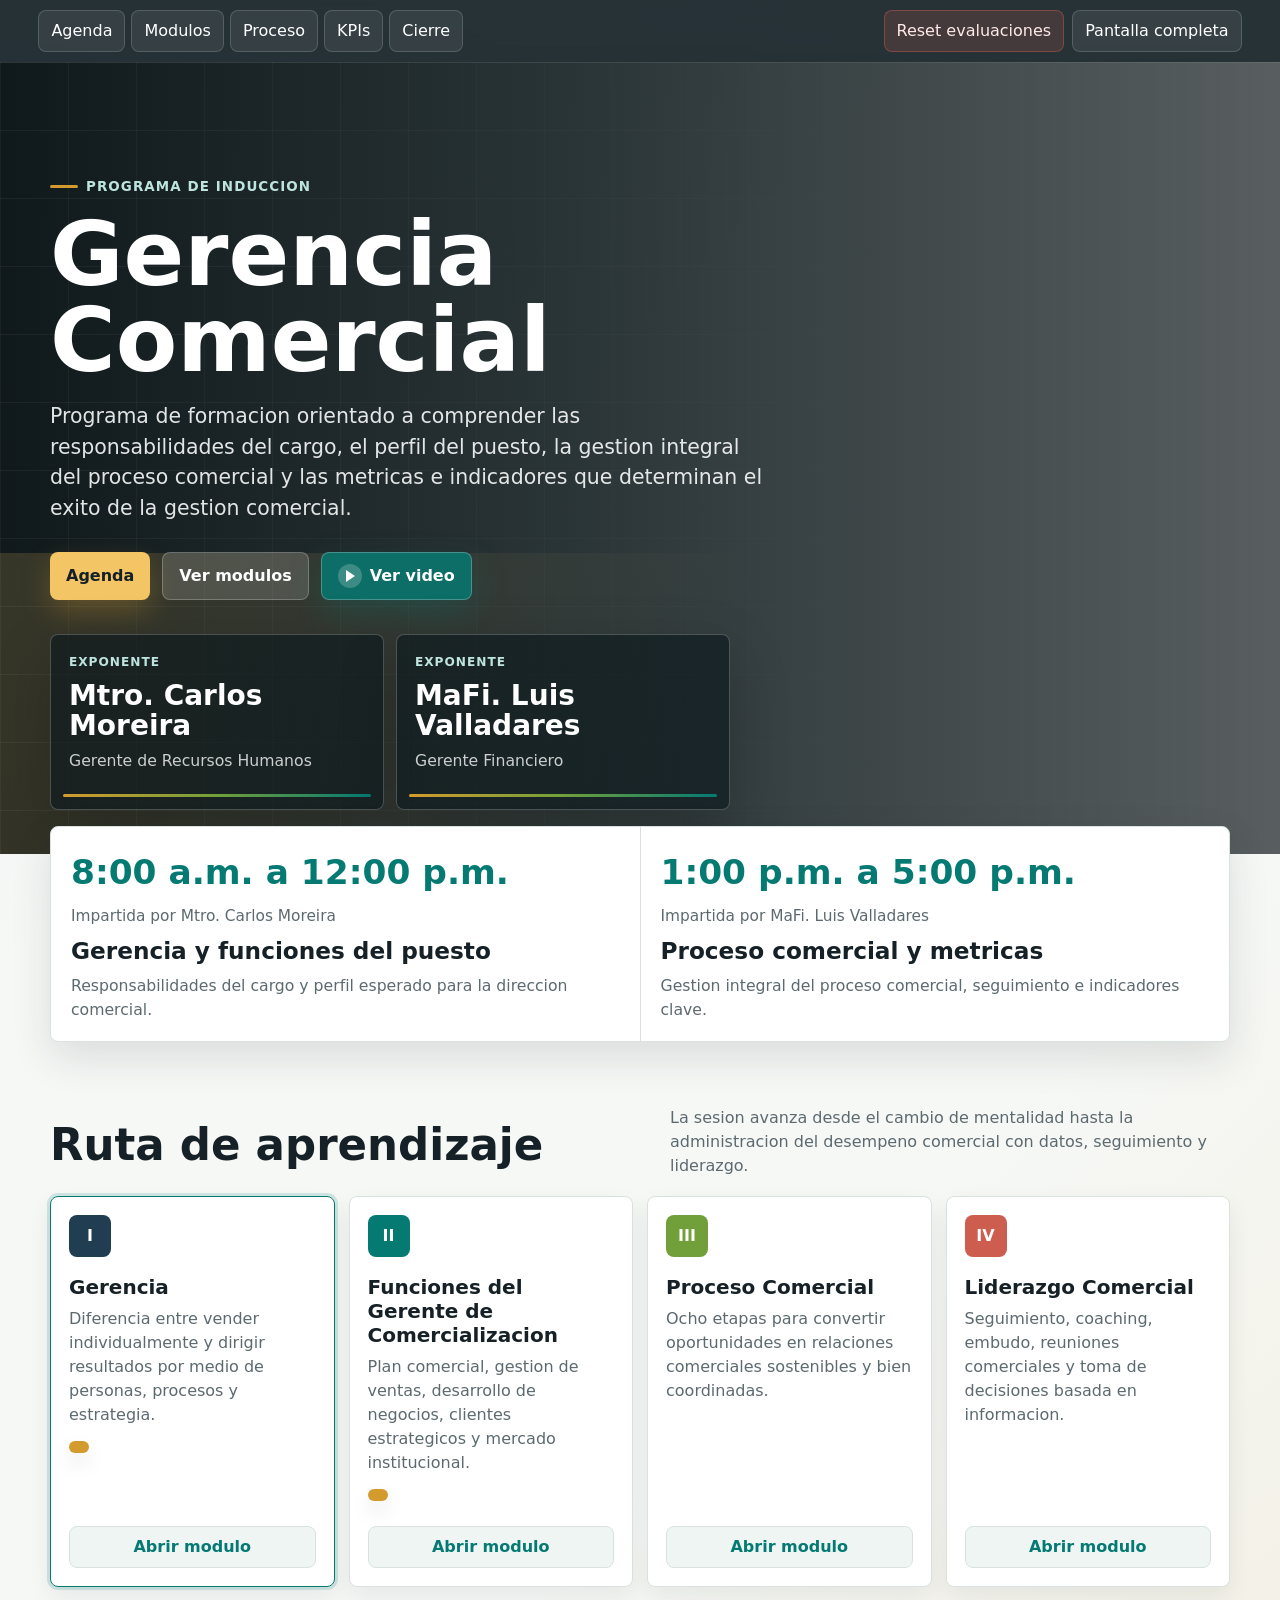
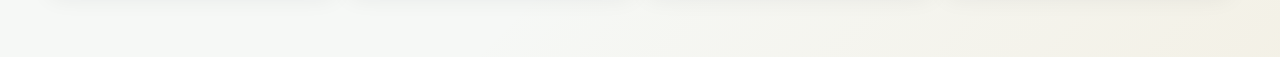
==== commit 8a80a2d7: "Remove header brand title" ====
--- a/index.html
+++ b/index.html
@@ -58,7 +58,7 @@
       top: 0;
       z-index: 20;
       display: grid;
-      grid-template-columns: auto 1fr auto;
+      grid-template-columns: 1fr auto;
       align-items: center;
       gap: 16px;
       padding: 10px clamp(16px, 3vw, 40px);
@@ -68,15 +68,9 @@
       box-shadow: 0 1px 0 rgba(255,255,255,.08);
     }
 
-    .brand {
-      font-weight: 800;
-      letter-spacing: 0;
-      white-space: nowrap;
-    }
-
     .nav {
       display: flex;
-      justify-content: center;
+      justify-content: start;
       gap: 6px;
       min-width: 0;
       overflow-x: auto;
@@ -1230,10 +1224,6 @@
         grid-template-columns: 1fr auto;
       }
 
-      .brand {
-        grid-column: 1;
-      }
-
       .nav {
         grid-column: 1 / -1;
         justify-content: start;
@@ -1380,7 +1370,6 @@
 </head>
 <body>
   <header class="topbar">
-    <div class="brand">Gerencia Comercial</div>
     <nav class="nav" aria-label="Navegacion principal">
       <button id="openAgendaNav" type="button">Agenda</button>
       <a href="#modulos">Modulos</a>
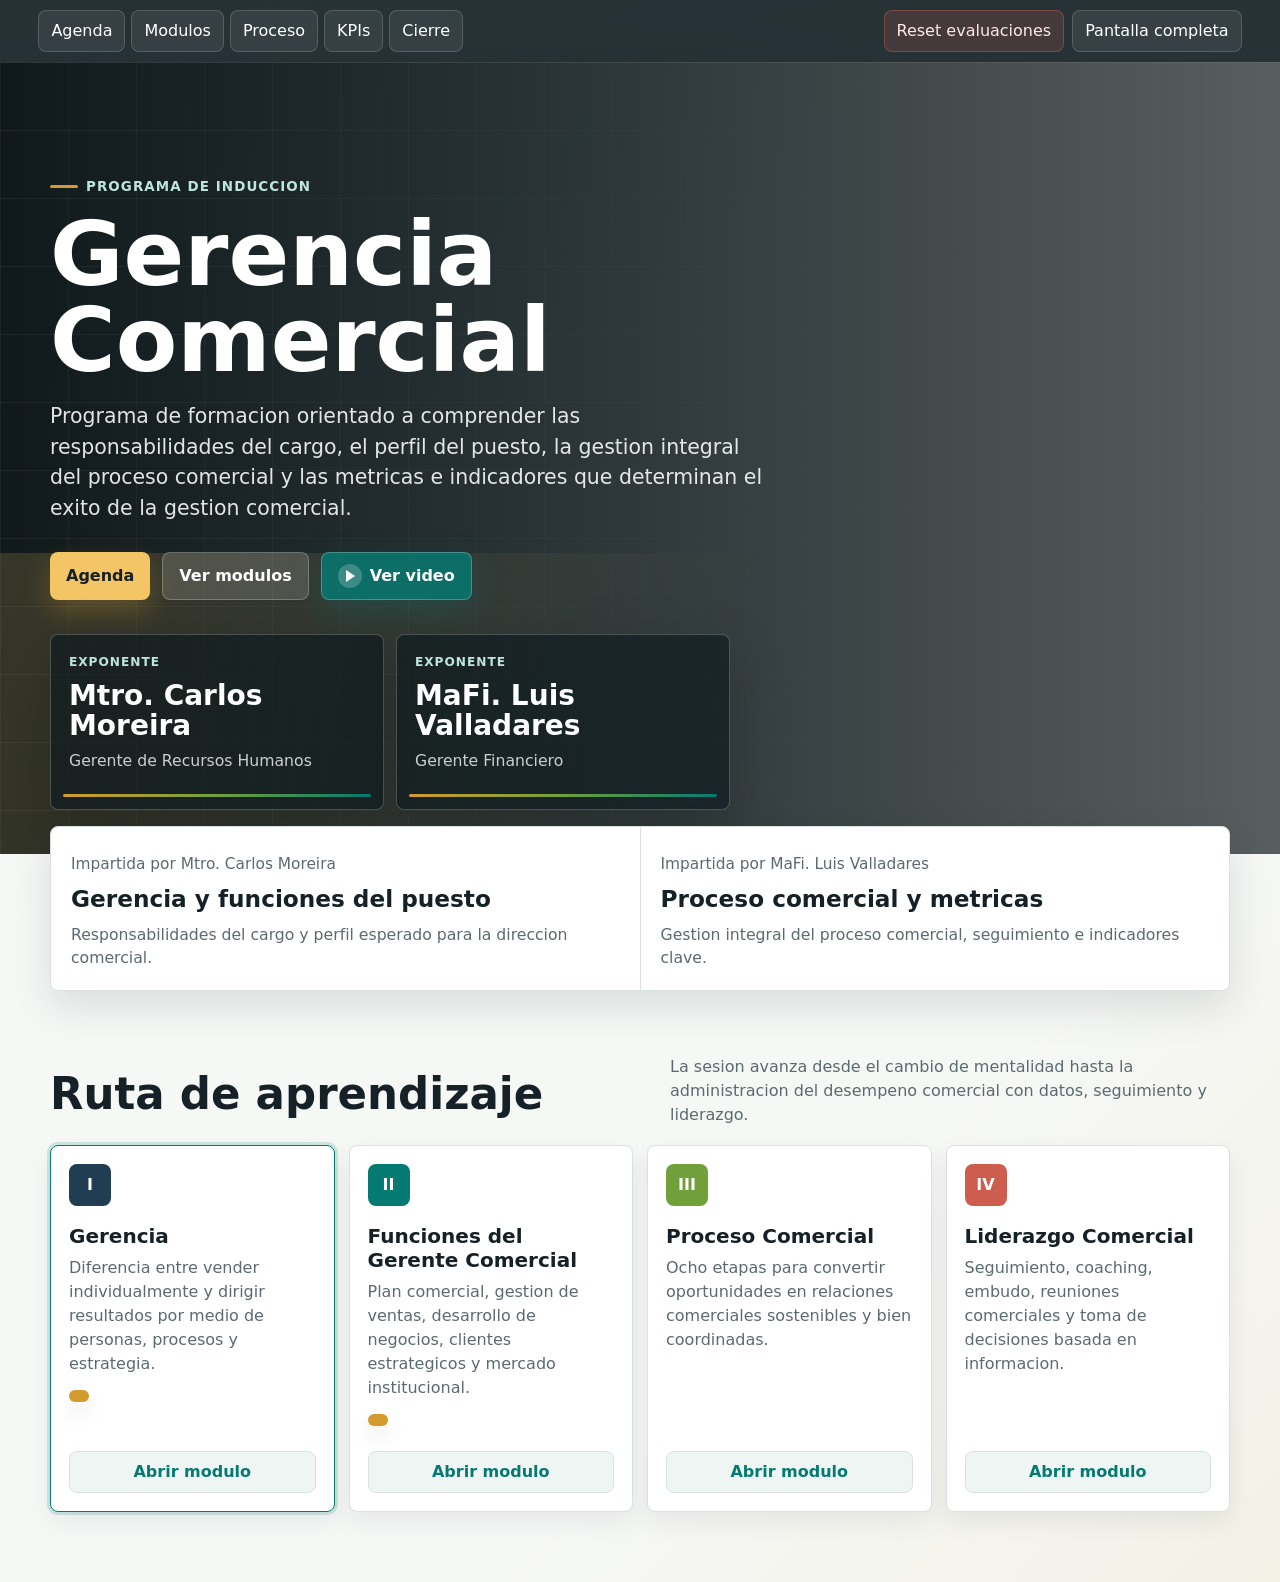
==== commit 783c9a64: "Update induction modules content" ====
--- a/index.html
+++ b/index.html
@@ -1018,7 +1018,7 @@
 
     .agenda-summary {
       display: grid;
-      grid-template-columns: repeat(3, 1fr);
+      grid-template-columns: repeat(2, 1fr);
       gap: 12px;
       margin-bottom: 18px;
     }
@@ -1053,7 +1053,7 @@
 
     .agenda-module {
       display: grid;
-      grid-template-columns: 104px 1fr;
+      grid-template-columns: 1fr;
       gap: 16px;
       padding: 16px;
       position: relative;
@@ -1077,25 +1077,6 @@
       background: linear-gradient(180deg, var(--gold), var(--teal));
     }
 
-    .agenda-time {
-      display: grid;
-      place-items: center;
-      align-self: start;
-      min-height: 76px;
-      border-radius: 8px;
-      color: #102026;
-      background: #f3c565;
-      font-weight: 900;
-      text-align: center;
-      line-height: 1.1;
-    }
-
-    .agenda-time span {
-      display: block;
-      font-size: .82rem;
-      font-weight: 800;
-    }
-
     .agenda-module h3 {
       margin: 0 0 8px;
       font-size: 1.16rem;
@@ -1121,9 +1102,6 @@
         transform: translateY(-3px) scale(1.035);
       }
 
-      .agenda-module:hover .agenda-time {
-        box-shadow: 0 12px 26px rgba(243, 197, 101, .22);
-      }
     }
 
     @keyframes agendaItemIn {
@@ -1326,11 +1304,6 @@
         grid-template-columns: 1fr;
         gap: 10px;
         padding: 14px 14px 14px 16px;
-      }
-
-      .agenda-time {
-        width: 76px;
-        min-height: 50px;
       }
 
       .agenda-module h3 {
@@ -1409,15 +1382,13 @@
   </div>
 
   <main>
-    <section class="session-strip" id="agenda" aria-label="Agenda de ocho horas">
+    <section class="session-strip" id="agenda" aria-label="Agenda del programa">
       <article class="time-block">
-        <strong>8:00 a.m. a 12:00 p.m.</strong>
         <span>Impartida por Mtro. Carlos Moreira</span>
         <h3>Gerencia y funciones del puesto</h3>
         <p>Responsabilidades del cargo y perfil esperado para la direccion comercial.</p>
       </article>
       <article class="time-block">
-        <strong>1:00 p.m. a 5:00 p.m.</strong>
         <span>Impartida por MaFi. Luis Valladares</span>
         <h3>Proceso comercial y metricas</h3>
         <p>Gestion integral del proceso comercial, seguimiento e indicadores clave.</p>
@@ -1438,16 +1409,16 @@
             <p>Diferencia entre vender individualmente y dirigir resultados por medio de personas, procesos y estrategia.</p>
             <span class="module-status" data-exam-status hidden></span>
           </div>
-          <a class="module-link" href="modulo-1-gerencia.html">Abrir modulo</a>
+          <a class="module-link" href="modulo-1-gerencia.html?v=mod1-current">Abrir modulo</a>
         </article>
         <article class="module-card" data-module="1">
           <div>
             <div class="module-num">II</div>
-            <h3>Funciones del Gerente de Comercializacion</h3>
+            <h3>Funciones del Gerente Comercial</h3>
             <p>Plan comercial, gestion de ventas, desarrollo de negocios, clientes estrategicos y mercado institucional.</p>
             <span class="module-status" data-exam-status="modulo2" hidden></span>
           </div>
-          <a class="module-link" href="modulo-2-funciones.html">Abrir modulo</a>
+          <a class="module-link" href="modulo-2-funciones.html?v=mod2-current">Abrir modulo</a>
         </article>
         <article class="module-card" data-module="2">
           <div>
@@ -1455,7 +1426,7 @@
             <h3>Proceso Comercial</h3>
             <p>Ocho etapas para convertir oportunidades en relaciones comerciales sostenibles y bien coordinadas.</p>
           </div>
-          <a class="module-link" href="modulo-3-proceso-comercial.html">Abrir modulo</a>
+          <a class="module-link" href="modulo-3-proceso-comercial.html?v=mod3-current">Abrir modulo</a>
         </article>
         <article class="module-card" data-module="3">
           <div>
@@ -1463,7 +1434,7 @@
             <h3>Liderazgo Comercial</h3>
             <p>Seguimiento, coaching, embudo, reuniones comerciales y toma de decisiones basada en informacion.</p>
           </div>
-          <a class="module-link" href="modulo-4-liderazgo-comercial.html">Abrir modulo</a>
+          <a class="module-link" href="modulo-4-liderazgo-comercial.html?v=mod4-current">Abrir modulo</a>
         </article>
       </div>
 
@@ -1479,19 +1450,17 @@
         <div>
           <div class="eyebrow">Programa de induccion</div>
           <h2 id="agendaModalTitle">Agenda de Gerencia Comercial</h2>
-          <p>Ruta de 4 horas para revisar modulos, tiempos y temas clave.</p>
+          <p>Ruta de formacion para revisar modulos y temas clave.</p>
         </div>
         <button class="agenda-close" id="closeAgendaModal" type="button" aria-label="Cerrar agenda">×</button>
       </div>
       <div class="agenda-body">
         <div class="agenda-summary">
-          <div><strong>4 horas</strong><span>Duracion total</span></div>
           <div><strong>4 modulos</strong><span>Ruta de formacion</span></div>
-          <div><strong>15 min</strong><span>Cierre y conclusiones</span></div>
+          <div><strong>Final</strong><span>Cierre y conclusiones</span></div>
         </div>
         <div class="agenda-modules">
           <article class="agenda-module" style="--agenda-delay: 40ms">
-            <div class="agenda-time">45<span>min</span></div>
             <div>
               <h3>Modulo I: Gerencia</h3>
               <p>Pasar de vender individualmente a dirigir resultados del equipo.</p>
@@ -1503,9 +1472,8 @@
             </div>
           </article>
           <article class="agenda-module" style="--agenda-delay: 110ms">
-            <div class="agenda-time">60<span>min</span></div>
             <div>
-              <h3>Modulo II: Funciones del Gerente de Comercializacion</h3>
+              <h3>Modulo II: Funciones del Gerente Comercial</h3>
               <p>Clarificar responsabilidades estrategicas, tacticas y de supervision.</p>
               <ul>
                 <li>Planificacion y direccion comercial.</li>
@@ -1515,7 +1483,6 @@
             </div>
           </article>
           <article class="agenda-module" style="--agenda-delay: 180ms">
-            <div class="agenda-time">75<span>min</span></div>
             <div>
               <h3>Modulo III: Proceso Comercial</h3>
               <p>Entender las etapas que convierten oportunidades en relaciones comerciales.</p>
@@ -1527,7 +1494,6 @@
             </div>
           </article>
           <article class="agenda-module" style="--agenda-delay: 250ms">
-            <div class="agenda-time">45<span>min</span></div>
             <div>
               <h3>Modulo IV: Liderazgo Comercial</h3>
               <p>Gestionar equipo, seguimiento, indicadores y decisiones con datos.</p>
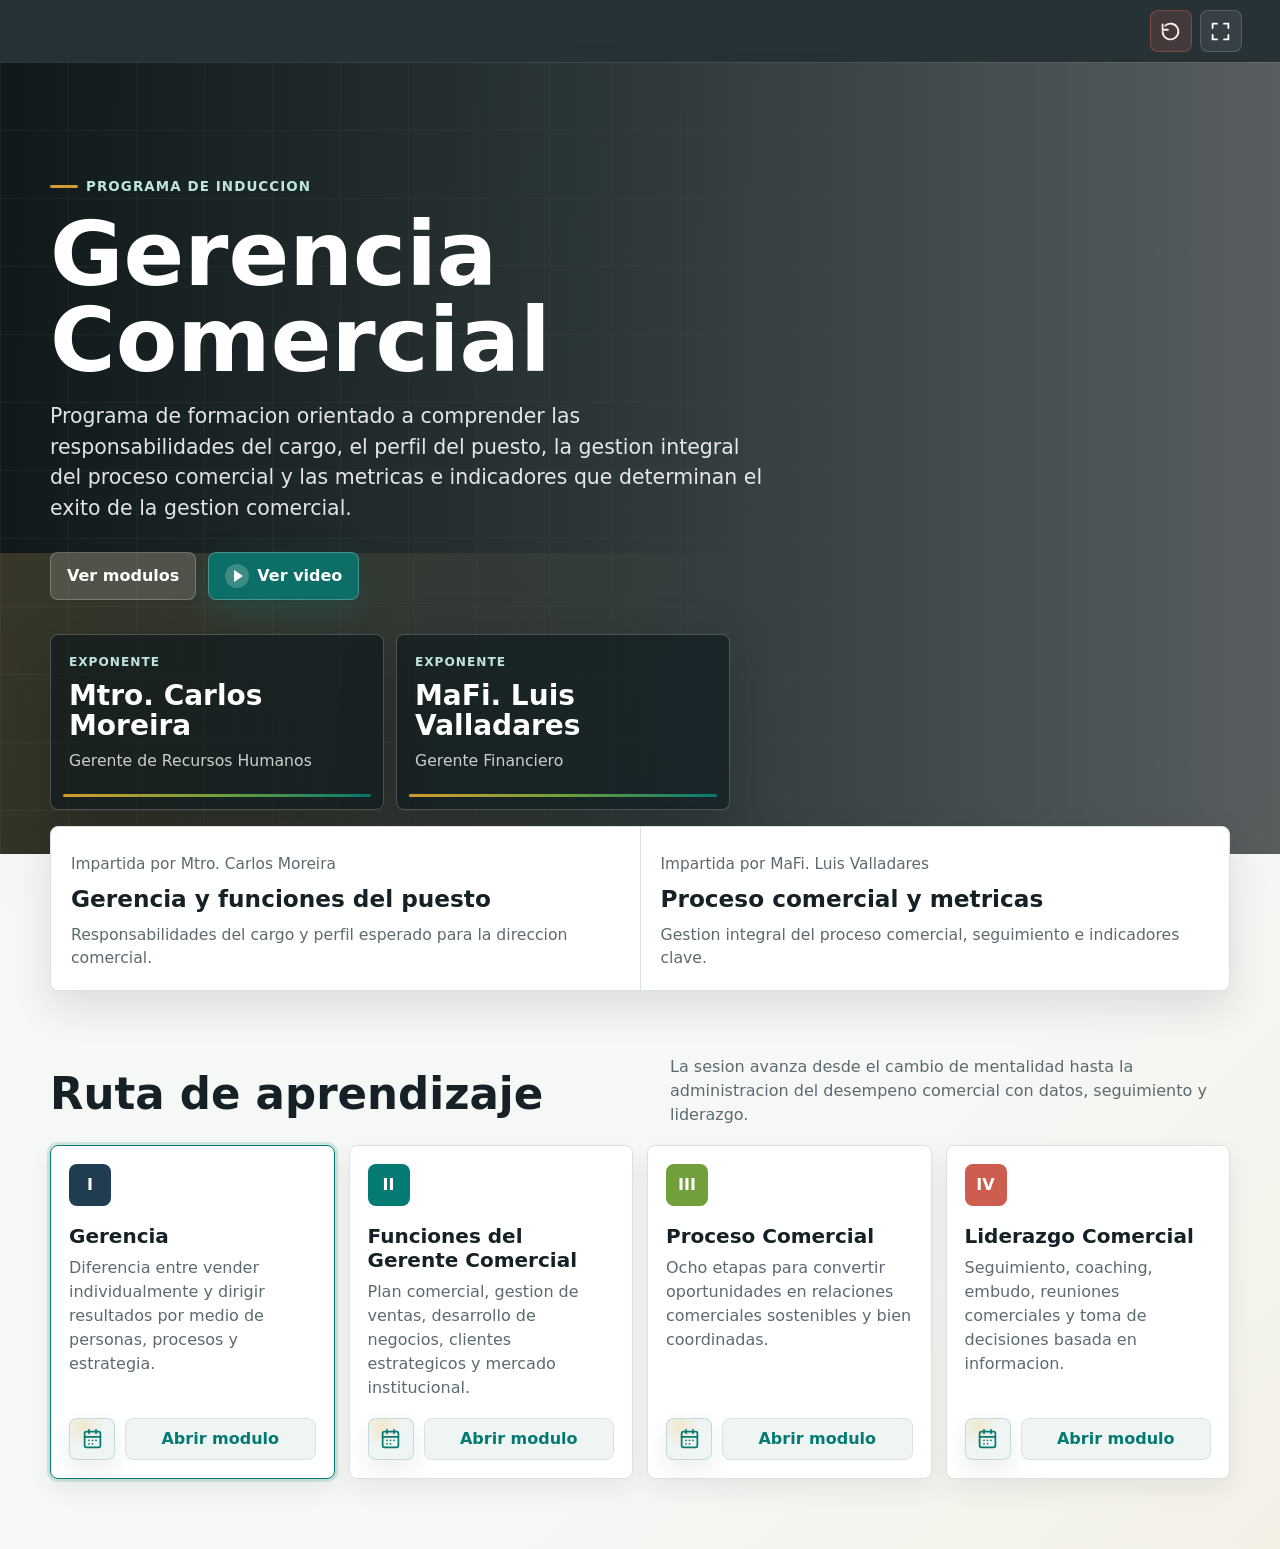
==== commit 0814f202: "Update induction modules and presentation mode" ====
--- a/index.html
+++ b/index.html
@@ -58,7 +58,7 @@
       top: 0;
       z-index: 20;
       display: grid;
-      grid-template-columns: 1fr auto;
+      grid-template-columns: 1fr;
       align-items: center;
       gap: 16px;
       padding: 10px clamp(16px, 3vw, 40px);
@@ -68,14 +68,6 @@
       box-shadow: 0 1px 0 rgba(255,255,255,.08);
     }
 
-    .nav {
-      display: flex;
-      justify-content: start;
-      gap: 6px;
-      min-width: 0;
-      overflow-x: auto;
-    }
-
     .topbar-controls {
       display: flex;
       gap: 8px;
@@ -84,17 +76,29 @@
       min-width: 0;
     }
 
-    .nav a,
-    .nav button,
     .control-btn {
-      min-height: 38px;
+      width: 42px;
+      height: 42px;
+      min-height: 42px;
       border: 1px solid rgba(255,255,255,.16);
       border-radius: 8px;
       color: var(--white);
       background: rgba(255,255,255,.07);
       text-decoration: none;
-      padding: 8px 12px;
-      white-space: nowrap;
+      padding: 0;
+      display: inline-grid;
+      place-items: center;
+      transition: transform .24s ease, background .24s ease, border-color .24s ease, box-shadow .24s ease;
+    }
+
+    .control-btn svg {
+      width: 21px;
+      height: 21px;
+      stroke: currentColor;
+      stroke-width: 2.1;
+      fill: none;
+      stroke-linecap: round;
+      stroke-linejoin: round;
     }
 
     .control-btn.reset {
@@ -103,10 +107,11 @@
       background: rgba(204, 93, 79, .18);
     }
 
-    .nav a:hover,
-    .nav button:hover,
     .control-btn:hover {
+      transform: translateY(-2px);
       background: rgba(255,255,255,.16);
+      border-color: rgba(255,255,255,.28);
+      box-shadow: 0 14px 28px rgba(0,0,0,.16);
     }
 
     .control-btn.reset:hover {
@@ -506,6 +511,11 @@
       animation: rise .54s ease both;
     }
 
+    .module-status:empty,
+    .module-status[hidden] {
+      display: none;
+    }
+
     .module-status.failed {
       color: var(--white);
       background: #b44a3f;
@@ -514,7 +524,6 @@
     .module-card .module-link {
       width: 100%;
       min-height: 42px;
-      margin-top: 18px;
       border: 1px solid var(--line);
       border-radius: 8px;
       background: #eef5f3;
@@ -524,6 +533,49 @@
       align-items: center;
       justify-content: center;
       text-decoration: none;
+    }
+
+    .module-actions {
+      display: grid;
+      grid-template-columns: 46px 1fr;
+      gap: 10px;
+      margin-top: 18px;
+      position: relative;
+      z-index: 2;
+    }
+
+    .agenda-card-btn {
+      width: 46px;
+      min-height: 42px;
+      display: inline-grid;
+      place-items: center;
+      border: 1px solid rgba(4,122,115,.2);
+      border-radius: 8px;
+      color: var(--teal);
+      background:
+        radial-gradient(circle at 30% 20%, rgba(243,197,101,.28), transparent 46%),
+        rgba(238,245,243,.92);
+      box-shadow: 0 10px 24px rgba(21,33,38,.08);
+      transition: transform .24s ease, box-shadow .24s ease, border-color .24s ease, background .24s ease;
+    }
+
+    .agenda-card-btn svg {
+      width: 21px;
+      height: 21px;
+      stroke: currentColor;
+      stroke-width: 2;
+      fill: none;
+      stroke-linecap: round;
+      stroke-linejoin: round;
+    }
+
+    .agenda-card-btn:hover {
+      transform: translateY(-2px) scale(1.03);
+      border-color: rgba(243,197,101,.58);
+      background:
+        radial-gradient(circle at 30% 20%, rgba(243,197,101,.46), transparent 48%),
+        rgba(255,255,255,.96);
+      box-shadow: 0 18px 34px rgba(21,33,38,.15);
     }
 
     .panel {
@@ -943,14 +995,17 @@
     }
 
     .agenda-dialog {
-      width: min(1160px, calc(100vw - 28px));
-      height: min(92dvh, 820px);
+      width: min(1040px, calc(100vw - 28px));
+      height: min(88dvh, 760px);
       overflow: hidden;
-      border: 1px solid rgba(255,255,255,.2);
-      border-radius: var(--radius);
+      border: 1px solid rgba(255,255,255,.26);
+      border-radius: 18px;
       color: var(--white);
-      background: rgba(18, 34, 39, .96);
-      box-shadow: 0 30px 90px rgba(0,0,0,.38);
+      background:
+        linear-gradient(135deg, rgba(255,255,255,.16), rgba(255,255,255,.06)),
+        rgba(12, 29, 34, .68);
+      box-shadow: 0 34px 100px rgba(0,0,0,.42);
+      backdrop-filter: blur(24px) saturate(140%);
       transform: translateY(22px) scale(.98);
       transition: transform .28s ease;
       display: flex;
@@ -969,8 +1024,9 @@
       gap: 18px;
       padding: clamp(18px, 3vw, 30px);
       background:
-        linear-gradient(135deg, rgba(4, 122, 115, .9), rgba(32, 61, 82, .92)),
-        linear-gradient(90deg, transparent, rgba(255,255,255,.2), transparent);
+        radial-gradient(circle at 82% 18%, rgba(243,197,101,.2), transparent 30%),
+        linear-gradient(135deg, rgba(4, 122, 115, .7), rgba(32, 61, 82, .62)),
+        linear-gradient(90deg, transparent, rgba(255,255,255,.16), transparent);
       flex: 0 0 auto;
     }
 
@@ -1018,7 +1074,7 @@
 
     .agenda-summary {
       display: grid;
-      grid-template-columns: repeat(2, 1fr);
+      grid-template-columns: repeat(3, 1fr);
       gap: 12px;
       margin-bottom: 18px;
     }
@@ -1049,6 +1105,31 @@
     .agenda-modules {
       display: grid;
       gap: 12px;
+    }
+
+    .agenda-stage {
+      display: grid;
+      grid-template-columns: 46px 1fr;
+      gap: 14px;
+      align-items: start;
+    }
+
+    .agenda-stage-num {
+      width: 46px;
+      height: 46px;
+      display: grid;
+      place-items: center;
+      border-radius: 14px;
+      color: var(--ink);
+      background: linear-gradient(135deg, var(--gold), #f6dc99);
+      font-weight: 950;
+      box-shadow: 0 12px 30px rgba(0,0,0,.18);
+    }
+
+    .agenda-module h4 {
+      margin: 0 0 6px;
+      color: #ffffff;
+      font-size: 1.05rem;
     }
 
     .agenda-module {
@@ -1199,13 +1280,7 @@
 
     @media (max-width: 980px) {
       .topbar {
-        grid-template-columns: 1fr auto;
-      }
-
-      .nav {
-        grid-column: 1 / -1;
-        justify-content: start;
-        order: 3;
+        grid-template-columns: 1fr;
       }
 
       .session-strip,
@@ -1227,18 +1302,74 @@
 
     @media (max-width: 620px) {
       .hero {
-        min-height: 82vh;
+        min-height: 100dvh;
+        align-items: start;
         background-position: 54% center;
+      }
+
+      .hero-inner {
+        width: min(100% - 32px, 640px);
+        padding: 28px 0 18px;
+      }
+
+      .hero .eyebrow {
+        font-size: .72rem;
+        gap: 7px;
+        letter-spacing: .075em;
+      }
+
+      .hero .eyebrow::before {
+        width: 22px;
+      }
+
+      .hero h1 {
+        margin: 10px 0 12px;
+        font-size: clamp(2.45rem, 14vw, 3.75rem);
+        line-height: .94;
+      }
+
+      .hero-copy {
+        margin-bottom: 16px;
+        font-size: clamp(.98rem, 4.7vw, 1.16rem);
+        line-height: 1.42;
       }
 
       .hero-actions {
         display: grid;
+        gap: 9px;
       }
 
       .primary,
       .secondary,
       .video-trigger {
+        min-height: 42px;
+        padding: 9px 14px;
         justify-content: center;
+      }
+
+      .hero-dashboard {
+        gap: 8px;
+        margin-top: 18px;
+      }
+
+      .speaker-card {
+        min-height: 0;
+        padding: 13px 14px 16px;
+      }
+
+      .speaker-card span {
+        font-size: .68rem;
+      }
+
+      .speaker-card strong {
+        margin-top: 7px;
+        font-size: clamp(1.25rem, 7.5vw, 1.65rem);
+      }
+
+      .speaker-card p {
+        margin: 6px 0 13px;
+        font-size: .9rem;
+        line-height: 1.25;
       }
 
       .section-head {
@@ -1343,16 +1474,13 @@
 </head>
 <body>
   <header class="topbar">
-    <nav class="nav" aria-label="Navegacion principal">
-      <button id="openAgendaNav" type="button">Agenda</button>
-      <a href="#modulos">Modulos</a>
-      <a href="#proceso">Proceso</a>
-      <a href="#indicadores">KPIs</a>
-      <a href="#cierre">Cierre</a>
-    </nav>
     <div class="topbar-controls">
-      <button class="control-btn reset" id="resetEvaluations" type="button">Reset evaluaciones</button>
-      <button class="control-btn" id="presentMode" type="button">Pantalla completa</button>
+      <button class="control-btn reset" id="resetEvaluations" type="button" aria-label="Resetear evaluaciones" title="Resetear evaluaciones">
+        <svg viewBox="0 0 24 24" aria-hidden="true"><path d="M3 12a9 9 0 1 0 3-6.7"></path><path d="M3 4v6h6"></path></svg>
+      </button>
+      <button class="control-btn" id="presentMode" type="button" aria-label="Pantalla completa" title="Pantalla completa">
+        <svg viewBox="0 0 24 24" aria-hidden="true"><path d="M8 3H3v5"></path><path d="M16 3h5v5"></path><path d="M21 16v5h-5"></path><path d="M3 16v5h5"></path></svg>
+      </button>
     </div>
   </header>
 
@@ -1362,7 +1490,6 @@
       <h1>Gerencia Comercial</h1>
       <p class="hero-copy">Programa de formacion orientado a comprender las responsabilidades del cargo, el perfil del puesto, la gestion integral del proceso comercial y las metricas e indicadores que determinan el exito de la gestion comercial.</p>
       <div class="hero-actions">
-        <button class="primary" id="openAgendaModal" type="button">Agenda</button>
         <a class="secondary" href="#modulos">Ver modulos</a>
         <button class="video-trigger" id="openProgramVideo" type="button"><span class="play-dot" aria-hidden="true"></span>Ver video</button>
       </div>
@@ -1409,7 +1536,12 @@
             <p>Diferencia entre vender individualmente y dirigir resultados por medio de personas, procesos y estrategia.</p>
             <span class="module-status" data-exam-status hidden></span>
           </div>
-          <a class="module-link" href="modulo-1-gerencia.html?v=mod1-current">Abrir modulo</a>
+          <div class="module-actions">
+            <button class="agenda-card-btn" type="button" data-open-agenda="0" aria-label="Ver agenda del modulo Gerencia">
+              <svg viewBox="0 0 24 24" aria-hidden="true"><path d="M8 2v4"></path><path d="M16 2v4"></path><path d="M3 10h18"></path><rect x="3" y="4" width="18" height="18" rx="2"></rect><path d="M8 14h.01"></path><path d="M12 14h.01"></path><path d="M16 14h.01"></path><path d="M8 18h.01"></path><path d="M12 18h.01"></path></svg>
+            </button>
+            <a class="module-link" href="modulo-1-gerencia.html?v=mod1-current">Abrir modulo</a>
+          </div>
         </article>
         <article class="module-card" data-module="1">
           <div>
@@ -1418,23 +1550,40 @@
             <p>Plan comercial, gestion de ventas, desarrollo de negocios, clientes estrategicos y mercado institucional.</p>
             <span class="module-status" data-exam-status="modulo2" hidden></span>
           </div>
-          <a class="module-link" href="modulo-2-funciones.html?v=mod2-current">Abrir modulo</a>
+          <div class="module-actions">
+            <button class="agenda-card-btn" type="button" data-open-agenda="1" aria-label="Ver agenda del modulo Funciones del Gerente Comercial">
+              <svg viewBox="0 0 24 24" aria-hidden="true"><path d="M8 2v4"></path><path d="M16 2v4"></path><path d="M3 10h18"></path><rect x="3" y="4" width="18" height="18" rx="2"></rect><path d="M8 14h.01"></path><path d="M12 14h.01"></path><path d="M16 14h.01"></path><path d="M8 18h.01"></path><path d="M12 18h.01"></path></svg>
+            </button>
+            <a class="module-link" href="modulo-2-funciones.html?v=mod2-current">Abrir modulo</a>
+          </div>
         </article>
         <article class="module-card" data-module="2">
           <div>
             <div class="module-num">III</div>
             <h3>Proceso Comercial</h3>
             <p>Ocho etapas para convertir oportunidades en relaciones comerciales sostenibles y bien coordinadas.</p>
+            <span class="module-status" data-exam-status="modulo3" hidden></span>
           </div>
-          <a class="module-link" href="modulo-3-proceso-comercial.html?v=mod3-current">Abrir modulo</a>
+          <div class="module-actions">
+            <button class="agenda-card-btn" type="button" data-open-agenda="2" aria-label="Ver agenda del modulo Proceso Comercial">
+              <svg viewBox="0 0 24 24" aria-hidden="true"><path d="M8 2v4"></path><path d="M16 2v4"></path><path d="M3 10h18"></path><rect x="3" y="4" width="18" height="18" rx="2"></rect><path d="M8 14h.01"></path><path d="M12 14h.01"></path><path d="M16 14h.01"></path><path d="M8 18h.01"></path><path d="M12 18h.01"></path></svg>
+            </button>
+            <a class="module-link" href="modulo-3-proceso-comercial.html?v=mod3-current">Abrir modulo</a>
+          </div>
         </article>
         <article class="module-card" data-module="3">
           <div>
             <div class="module-num">IV</div>
             <h3>Liderazgo Comercial</h3>
             <p>Seguimiento, coaching, embudo, reuniones comerciales y toma de decisiones basada en informacion.</p>
+            <span class="module-status" data-exam-status="modulo4" hidden></span>
           </div>
-          <a class="module-link" href="modulo-4-liderazgo-comercial.html?v=mod4-current">Abrir modulo</a>
+          <div class="module-actions">
+            <button class="agenda-card-btn" type="button" data-open-agenda="3" aria-label="Ver agenda del modulo Liderazgo Comercial">
+              <svg viewBox="0 0 24 24" aria-hidden="true"><path d="M8 2v4"></path><path d="M16 2v4"></path><path d="M3 10h18"></path><rect x="3" y="4" width="18" height="18" rx="2"></rect><path d="M8 14h.01"></path><path d="M12 14h.01"></path><path d="M16 14h.01"></path><path d="M8 18h.01"></path><path d="M12 18h.01"></path></svg>
+            </button>
+            <a class="module-link" href="modulo-4-liderazgo-comercial.html?v=mod4-current">Abrir modulo</a>
+          </div>
         </article>
       </div>
 
@@ -1448,63 +1597,15 @@
     <div class="agenda-dialog" role="dialog" aria-modal="true" aria-labelledby="agendaModalTitle">
       <div class="agenda-header">
         <div>
-          <div class="eyebrow">Programa de induccion</div>
-          <h2 id="agendaModalTitle">Agenda de Gerencia Comercial</h2>
-          <p>Ruta de formacion para revisar modulos y temas clave.</p>
+          <div class="eyebrow" id="agendaModalEyebrow">Agenda del modulo</div>
+          <h2 id="agendaModalTitle">Agenda del modulo</h2>
+          <p id="agendaModalCopy">Ruta de formacion para revisar temas clave.</p>
         </div>
         <button class="agenda-close" id="closeAgendaModal" type="button" aria-label="Cerrar agenda">×</button>
       </div>
       <div class="agenda-body">
-        <div class="agenda-summary">
-          <div><strong>4 modulos</strong><span>Ruta de formacion</span></div>
-          <div><strong>Final</strong><span>Cierre y conclusiones</span></div>
-        </div>
-        <div class="agenda-modules">
-          <article class="agenda-module" style="--agenda-delay: 40ms">
-            <div>
-              <h3>Modulo I: Gerencia</h3>
-              <p>Pasar de vender individualmente a dirigir resultados del equipo.</p>
-              <ul>
-                <li>Evolucion profesional: de ejecutor a estratega.</li>
-                <li>Diferencia entre funciones operativas y estrategicas.</li>
-                <li>Pensamiento estrategico, liderazgo de resultados y cinco pilares de la gerencia comercial.</li>
-              </ul>
-            </div>
-          </article>
-          <article class="agenda-module" style="--agenda-delay: 110ms">
-            <div>
-              <h3>Modulo II: Funciones del Gerente Comercial</h3>
-              <p>Clarificar responsabilidades estrategicas, tacticas y de supervision.</p>
-              <ul>
-                <li>Planificacion y direccion comercial.</li>
-                <li>Gestion de ventas, embudo e indicadores.</li>
-                <li>Desarrollo de negocios, clientes estrategicos, licitaciones y coordinacion interna.</li>
-              </ul>
-            </div>
-          </article>
-          <article class="agenda-module" style="--agenda-delay: 180ms">
-            <div>
-              <h3>Modulo III: Proceso Comercial</h3>
-              <p>Entender las etapas que convierten oportunidades en relaciones comerciales.</p>
-              <ul>
-                <li>Prospeccion, contacto inicial y diagnostico.</li>
-                <li>Presentacion de solucion, manejo de objeciones y cierre.</li>
-                <li>Compilado de informacion, coordinacion interna y postventa.</li>
-              </ul>
-            </div>
-          </article>
-          <article class="agenda-module" style="--agenda-delay: 250ms">
-            <div>
-              <h3>Modulo IV: Liderazgo Comercial</h3>
-              <p>Gestionar equipo, seguimiento, indicadores y decisiones con datos.</p>
-              <ul>
-                <li>Liderazgo comercial y administracion del desempeno.</li>
-                <li>Indicadores clave: ventas, clientes, embudo y productividad.</li>
-                <li>Reuniones de seguimiento, coaching comercial y decisiones basadas en datos.</li>
-              </ul>
-            </div>
-          </article>
-        </div>
+        <div class="agenda-summary" id="agendaSummary"></div>
+        <div class="agenda-modules" id="agendaModules"></div>
       </div>
     </div>
   </div>
@@ -1575,7 +1676,7 @@
 
     const moduleOneExam = (() => {
       try {
-        return JSON.parse(localStorage.getItem("induccion.modulo1.exam.v2") || "null");
+        return JSON.parse(localStorage.getItem("induccion.modulo1.exam.v3") || "null");
       } catch (error) {
         return null;
       }
@@ -1590,8 +1691,10 @@
     }
 
     const examStatusKeys = {
-      modulo1: "induccion.modulo1.exam.v2",
-      modulo2: "induccion.modulo2.exam.v1"
+      modulo1: "induccion.modulo1.exam.v3",
+      modulo2: "induccion.modulo2.exam.v2",
+      modulo3: "induccion.modulo3.exam.v1",
+      modulo4: "induccion.liderazgo-comercial.exam.v1"
     };
 
     document.querySelectorAll("[data-exam-status]").forEach((statusBadge, index) => {
@@ -1626,24 +1729,169 @@
       showToast("Evaluaciones reseteadas");
     });
 
-    document.getElementById("presentMode").addEventListener("click", async () => {
-      document.body.classList.toggle("presenting");
-      if (!document.fullscreenElement && document.body.classList.contains("presenting")) {
+    const presentModeButton = document.getElementById("presentMode");
+    const presentationModeKey = "induccion.presentationMode.active";
+    const presentationNavigationKey = "induccion.presentationMode.navigating";
+
+    function wantsPresentationMode() {
+      return localStorage.getItem(presentationModeKey) === "true";
+    }
+
+    function updatePresentModeLabel() {
+      const active = Boolean(document.fullscreenElement) || wantsPresentationMode();
+      presentModeButton.title = active ? "Salir de pantalla completa" : "Pantalla completa";
+      presentModeButton.setAttribute("aria-label", presentModeButton.title);
+    }
+
+    function armPresentationResume() {
+      const resume = async () => {
+        if (!wantsPresentationMode() || document.fullscreenElement) return;
         try {
           await document.documentElement.requestFullscreen();
         } catch (error) {
-          showToast("Modo presentacion activado");
+          return;
         }
-      } else if (document.fullscreenElement && !document.body.classList.contains("presenting")) {
+        updatePresentModeLabel();
+      };
+      window.addEventListener("pointerdown", resume, { once: true });
+      window.addEventListener("keydown", resume, { once: true });
+    }
+
+    document.addEventListener("click", (event) => {
+      const link = event.target.closest("a[href]");
+      if (!link || !wantsPresentationMode()) return;
+      const url = new URL(link.href, window.location.href);
+      if (url.origin === window.location.origin) {
+        sessionStorage.setItem(presentationNavigationKey, "true");
+      }
+    }, true);
+
+    async function setPresentationMode(active, fromUser = false) {
+      localStorage.setItem(presentationModeKey, active ? "true" : "false");
+      document.body.classList.toggle("presenting", active);
+
+      if (active && !document.fullscreenElement) {
+        try {
+          await document.documentElement.requestFullscreen();
+        } catch (error) {
+          armPresentationResume();
+          if (fromUser) showToast("Modo presentacion activado");
+        }
+      }
+
+      if (!active && document.fullscreenElement) {
         await document.exitFullscreen();
       }
+
+      updatePresentModeLabel();
+    }
+
+    presentModeButton.addEventListener("click", () => {
+      setPresentationMode(!wantsPresentationMode(), true);
     });
 
+    document.addEventListener("fullscreenchange", () => {
+      const navigating = sessionStorage.getItem(presentationNavigationKey) === "true";
+      if (!document.fullscreenElement && wantsPresentationMode() && document.body.classList.contains("presenting") && !navigating) {
+        localStorage.setItem(presentationModeKey, "false");
+        document.body.classList.remove("presenting");
+      }
+      updatePresentModeLabel();
+    });
+
+    if (wantsPresentationMode()) {
+      document.body.classList.add("presenting");
+      armPresentationResume();
+    }
+    updatePresentModeLabel();
+    window.setTimeout(() => sessionStorage.removeItem(presentationNavigationKey), 900);
+
     const agendaModal = document.getElementById("agendaModal");
-    const openAgendaModal = document.getElementById("openAgendaModal");
-    const openAgendaNav = document.getElementById("openAgendaNav");
     const closeAgendaModal = document.getElementById("closeAgendaModal");
+    const agendaModalEyebrow = document.getElementById("agendaModalEyebrow");
+    const agendaModalTitle = document.getElementById("agendaModalTitle");
+    const agendaModalCopy = document.getElementById("agendaModalCopy");
+    const agendaSummary = document.getElementById("agendaSummary");
+    const agendaModules = document.getElementById("agendaModules");
+    let activeAgendaTrigger = null;
     let lockedScrollY = 0;
+
+    const moduleAgendas = [
+      {
+        eyebrow: "Modulo I",
+        title: "Gerencia",
+        copy: "Transicion de vendedor exitoso a Gerente Comercial: un cambio de mentalidad, responsabilidad y alcance directivo.",
+        summary: [
+          ["Objetivo", "Comprender la transicion hacia una funcion gerencial."],
+          ["Enfoque", "Liderazgo, estrategia y resultados sostenibles."],
+          ["Evaluacion", "Preguntas sobre cambio de rol y pilares gerenciales."]
+        ],
+        items: [
+          ["Objetivo e introduccion", "Por que vender bien no garantiza dirigir bien; cambio profundo de mentalidad hacia liderazgo, planificacion y crecimiento sostenible."],
+          ["Evolucion profesional", "De ejecutor a estratega: de administrar oportunidades propias a construir condiciones para que el equipo venda mejor."],
+          ["Operativo vs. estrategico", "Diferenciar llamadas, visitas, cotizaciones y cierres de metas, estrategias, indicadores, recursos y talento."],
+          ["Pensamiento estrategico", "Analizar entorno, clientes, competencia, tecnologia, riesgos y oportunidades para anticipar resultados futuros."],
+          ["Liderazgo y cultura gerencial", "Liderazgo situacional, autoridad formal, influencia real, motivacion y cinco pilares de la gerencia comercial."]
+        ]
+      },
+      {
+        eyebrow: "Modulo II",
+        title: "Funciones del Gerente Comercial",
+        copy: "Responsabilidades del puesto para dirigir ventas, mercados, clientes, talento, procesos institucionales y resultados.",
+        summary: [
+          ["Objetivo", "Clarificar funciones y alcance del cargo."],
+          ["Enfoque", "Direccion comercial integral."],
+          ["Evaluacion", "Preguntas sobre responsabilidades clave."]
+        ],
+        items: [
+          ["Objetivo e introduccion", "Comprender el rol del Gerente Comercial como responsable de organizar, dirigir, supervisar y mejorar la gestion comercial."],
+          ["Planificacion comercial", "Definir metas, presupuesto, estrategias, prioridades, recursos y seguimiento para orientar el crecimiento."],
+          ["Gestion de ventas", "Supervisar embudo, oportunidades, propuestas, cierres, cumplimiento de metas, desviaciones y acciones correctivas."],
+          ["Desarrollo de negocios", "Identificar segmentos, mercados, alianzas, oportunidades institucionales y crecimiento de cartera."],
+          ["Clientes estrategicos e institucionales", "Administrar relaciones clave, licitaciones, clientes activos, recuperacion, fidelizacion y coordinacion interna."],
+          ["Talento comercial", "Reclutar, inducir, capacitar, supervisar politicas, administrar recursos y fortalecer competencias del equipo."]
+        ]
+      },
+      {
+        eyebrow: "Modulo III",
+        title: "Proceso Comercial",
+        copy: "Sistema de ocho etapas para generar, administrar, convertir y fidelizar oportunidades de negocio de KONFI.",
+        summary: [
+          ["Objetivo", "Dominar el proceso comercial completo."],
+          ["Enfoque", "8 etapas coordinadas."],
+          ["Evaluacion", "Preguntas por etapa y rol gerencial."]
+        ],
+        items: [
+          ["1 - Prospeccion", "Definir perfil ideal, investigar mercado, segmentar, calificar bases y agendar reuniones de diagnostico."],
+          ["2 - Contacto inicial", "Generar confianza, interes y apertura con mensaje, canal y seguimiento adecuados."],
+          ["3 - Deteccion de necesidades", "Comprender necesidades funcionales, esteticas, logisticas, presupuestarias y de decision."],
+          ["4 - Presentacion de solucion", "Convertir diagnostico en propuesta de valor con beneficios, diferenciadores, condiciones y claridad comercial."],
+          ["5 - Manejo de objeciones", "Escuchar, clasificar, responder y convertir dudas en confianza para avanzar."],
+          ["6 - Cierre de ventas", "Formalizar condiciones, cantidades, especificaciones, plazos, compromisos y documentacion."],
+          ["7 - Compilado de informacion", "Transferir datos completos a produccion y administracion para evitar errores y reprocesos."],
+          ["8 - Postventa", "Confirmar satisfaccion, atender reclamos, impulsar recompra, referidos y relaciones de largo plazo."]
+        ]
+      },
+      {
+        eyebrow: "Modulo IV",
+        title: "Liderazgo Comercial",
+        copy: "Liderazgo, seguimiento e indicadores para transformar informacion en decisiones y decisiones en resultados.",
+        summary: [
+          ["Objetivo", "Dirigir desempeno con datos."],
+          ["Enfoque", "14 laminas + video Gestion Comercial."],
+          ["Evaluacion", "Preguntas sobre seguimiento e indicadores."]
+        ],
+        items: [
+          ["Objetivo e introduccion", "Fortalecer competencias para liderar personas, dar seguimiento efectivo, administrar indicadores y decidir con informacion."],
+          ["Liderazgo comercial", "Dirigir, influir, orientar y desarrollar al equipo con direccion, acompanamiento y control."],
+          ["Seguimiento y reuniones", "Revisar actividades, oportunidades, bloqueos, compromisos semanales y resultados mensuales."],
+          ["Indicadores comerciales", "Gestionar resultados, embudo, clientes, productividad, postventa y calidad comercial."],
+          ["Power BI y herramientas", "Centralizar informacion, visualizar tendencias, comparar vendedores, segmentos y oportunidades activas."],
+          ["Decisiones y mejora continua", "Usar datos para planes de accion con problema, indicador, causa, accion, responsable, fecha y seguimiento."],
+          ["Cultura de resultados", "Crear disciplina de objetivos claros, medicion constante, reconocimiento, correccion y prioridades visibles."]
+        ]
+      }
+    ];
 
     function lockPageScroll() {
       lockedScrollY = window.scrollY;
@@ -1657,7 +1905,30 @@
       window.scrollTo(0, lockedScrollY);
     }
 
-    function showAgendaModal() {
+    function renderAgenda(index) {
+      const agenda = moduleAgendas[index] || moduleAgendas[0];
+      agendaModalEyebrow.textContent = agenda.eyebrow;
+      agendaModalTitle.textContent = agenda.title;
+      agendaModalCopy.textContent = agenda.copy;
+      agendaSummary.innerHTML = agenda.summary.map(([value, label]) => `
+        <div><strong>${value}</strong><span>${label}</span></div>
+      `).join("");
+      agendaModules.innerHTML = agenda.items.map(([title, copy], itemIndex) => `
+        <article class="agenda-module" style="--agenda-delay: ${40 + itemIndex * 55}ms">
+          <div class="agenda-stage">
+            <span class="agenda-stage-num">${String(itemIndex + 1).padStart(2, "0")}</span>
+            <div>
+              <h4>${title}</h4>
+              <p>${copy}</p>
+            </div>
+          </div>
+        </article>
+      `).join("");
+    }
+
+    function showAgendaModal(index, trigger) {
+      activeAgendaTrigger = trigger || null;
+      renderAgenda(index);
       agendaModal.classList.add("open");
       lockPageScroll();
       agendaModal.setAttribute("aria-hidden", "false");
@@ -1670,11 +1941,15 @@
       if (!programVideoModal.classList.contains("open")) {
         unlockPageScroll();
       }
-      openAgendaModal.focus();
-    }
-
-    openAgendaModal.addEventListener("click", showAgendaModal);
-    openAgendaNav.addEventListener("click", showAgendaModal);
+      activeAgendaTrigger?.focus();
+    }
+
+    document.querySelectorAll("[data-open-agenda]").forEach((button) => {
+      button.addEventListener("click", () => {
+        showAgendaModal(Number(button.dataset.openAgenda), button);
+      });
+    });
+
     closeAgendaModal.addEventListener("click", hideAgendaModal);
 
     agendaModal.addEventListener("click", (event) => {
